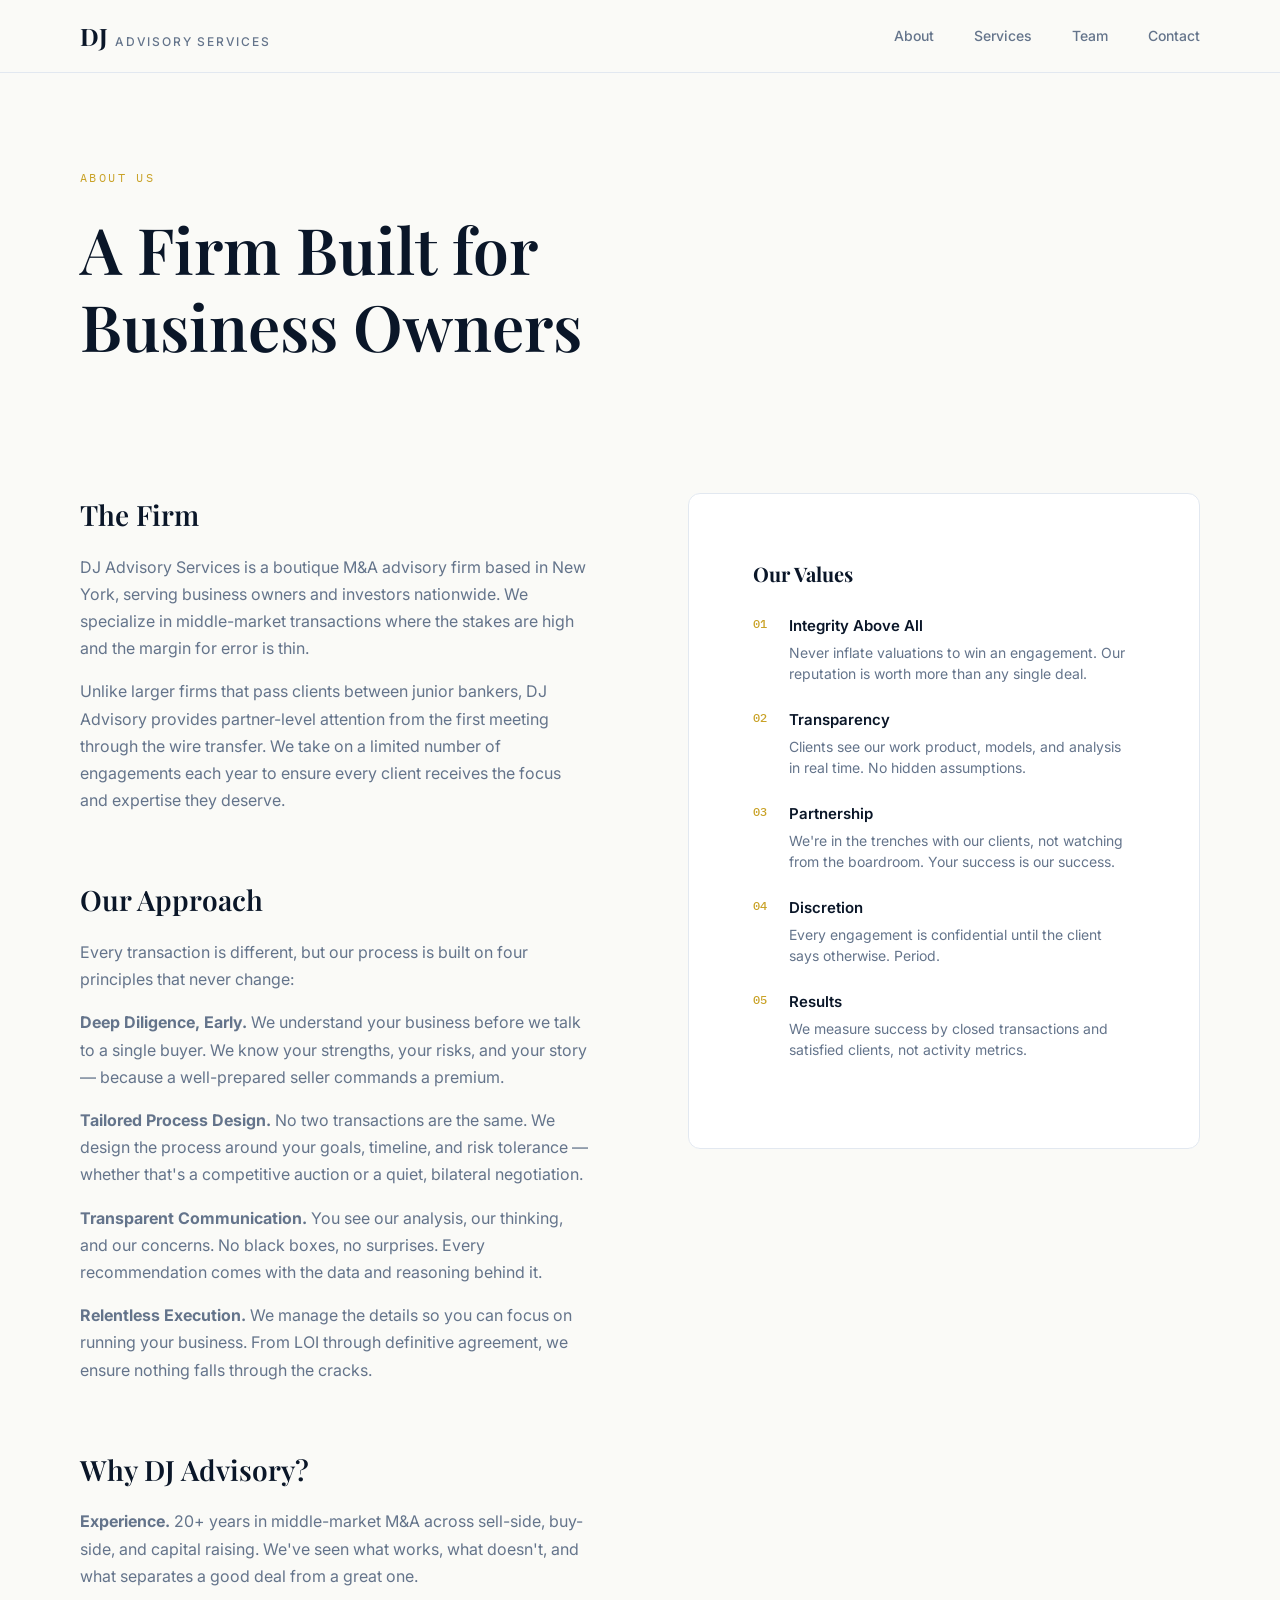
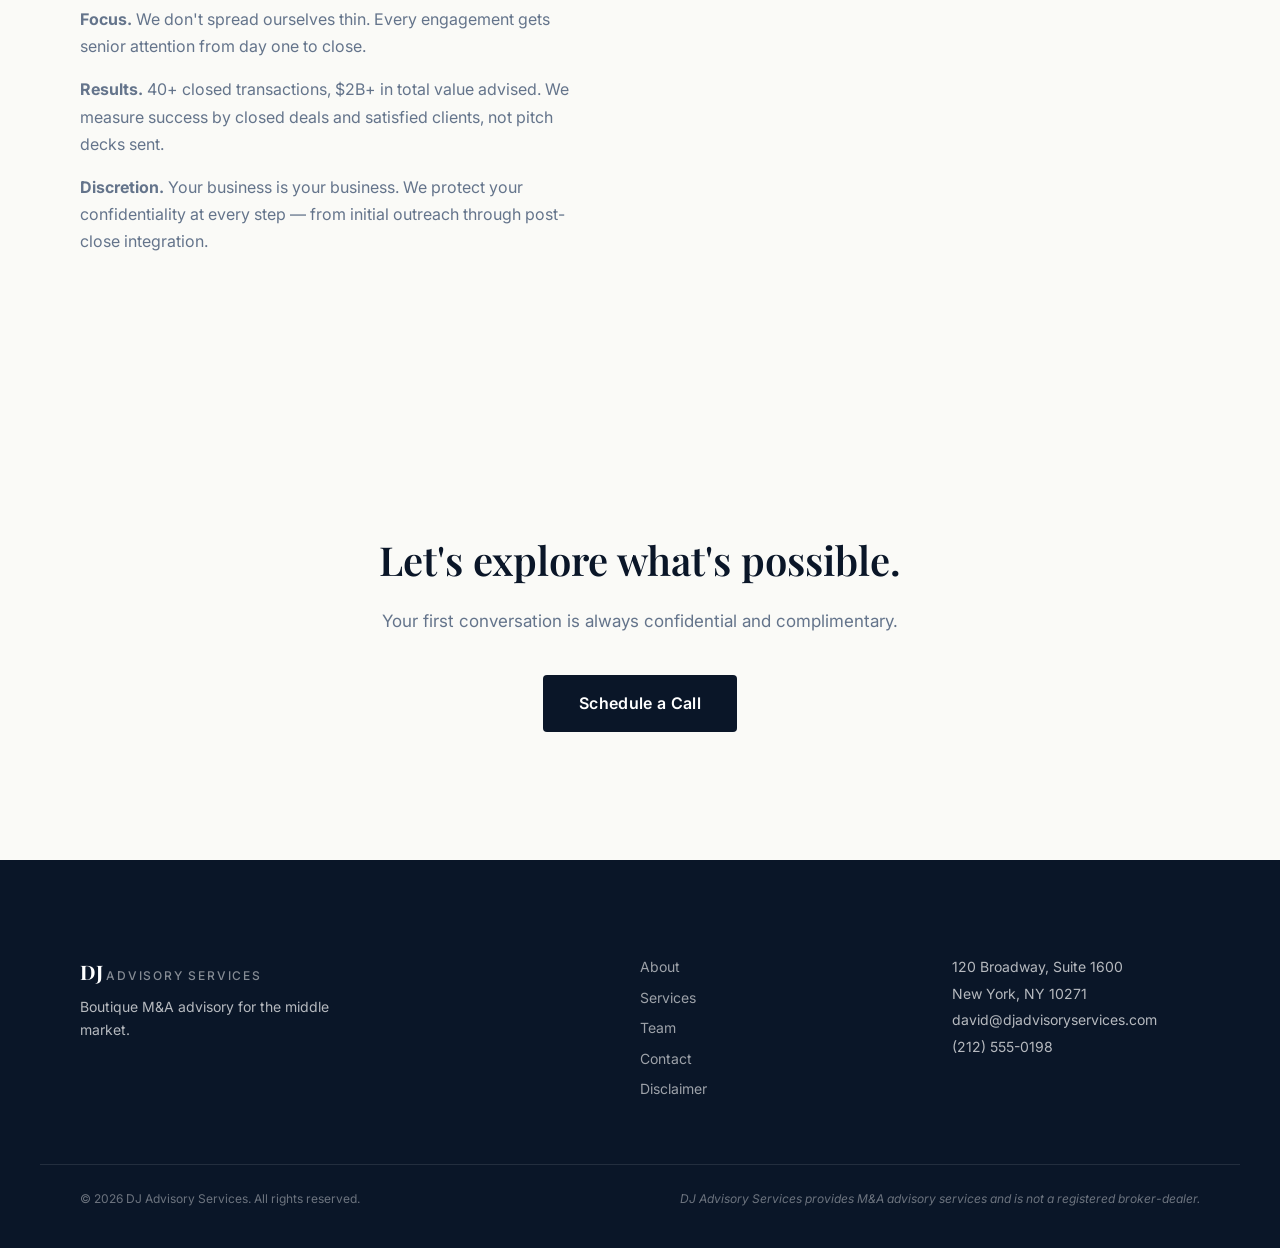
==== about.html @ 118670c1 "Initial DJ Advisory Services website" ====
<!DOCTYPE html>
<html lang="en">
<head>
    <meta charset="UTF-8">
    <meta name="viewport" content="width=device-width, initial-scale=1.0">
    <title>About | DJ Advisory Services</title>
    <meta name="description" content="Learn about DJ Advisory Services, a boutique M&amp;A advisory firm in New York. Partner-level attention for middle-market transactions.">
    <link rel="canonical" href="https://djadvisoryservices.com/about.html">
    <link rel="preconnect" href="https://fonts.googleapis.com">
    <link rel="preconnect" href="https://fonts.gstatic.com" crossorigin>
    <link href="https://fonts.googleapis.com/css2?family=Playfair+Display:wght@400;500;600;700&family=Inter:wght@300;400;500;600;700&family=IBM+Plex+Mono:wght@400;500&display=swap" rel="stylesheet">
    <link rel="stylesheet" href="/assets/styles.css">
</head>
<body>
    <header class="site-header">
        <div class="container header-inner">
            <a href="/" class="logo">
                <span class="logo-mark">DJ</span>
                <span class="logo-text">Advisory Services</span>
            </a>
            <nav class="main-nav" id="mainNav">
                <a href="/about.html" class="active">About</a>
                <a href="/services.html">Services</a>
                <a href="/team.html">Team</a>
                <a href="/contact.html">Contact</a>
            </nav>
            <button class="nav-toggle" id="navToggle" aria-label="Toggle navigation">
                <span></span><span></span><span></span>
            </button>
        </div>
    </header>

    <main>
        <section class="about-hero">
            <div class="container">
                <p class="hero-label">About Us</p>
                <h1>A Firm Built for<br>Business Owners</h1>
            </div>
        </section>

        <section class="about-content">
            <div class="container about-grid">
                <div class="about-text">
                    <h2>The Firm</h2>
                    <p>DJ Advisory Services is a boutique M&amp;A advisory firm based in New York, serving business owners and investors nationwide. We specialize in middle-market transactions where the stakes are high and the margin for error is thin.</p>
                    <p>Unlike larger firms that pass clients between junior bankers, DJ Advisory provides partner-level attention from the first meeting through the wire transfer. We take on a limited number of engagements each year to ensure every client receives the focus and expertise they deserve.</p>

                    <h2>Our Approach</h2>
                    <p>Every transaction is different, but our process is built on four principles that never change:</p>
                    <p><strong>Deep Diligence, Early.</strong> We understand your business before we talk to a single buyer. We know your strengths, your risks, and your story — because a well-prepared seller commands a premium.</p>
                    <p><strong>Tailored Process Design.</strong> No two transactions are the same. We design the process around your goals, timeline, and risk tolerance — whether that's a competitive auction or a quiet, bilateral negotiation.</p>
                    <p><strong>Transparent Communication.</strong> You see our analysis, our thinking, and our concerns. No black boxes, no surprises. Every recommendation comes with the data and reasoning behind it.</p>
                    <p><strong>Relentless Execution.</strong> We manage the details so you can focus on running your business. From LOI through definitive agreement, we ensure nothing falls through the cracks.</p>

                    <h2>Why DJ Advisory?</h2>
                    <p><strong>Experience.</strong> 20+ years in middle-market M&amp;A across sell-side, buy-side, and capital raising. We've seen what works, what doesn't, and what separates a good deal from a great one.</p>
                    <p><strong>Focus.</strong> We don't spread ourselves thin. Every engagement gets senior attention from day one to close.</p>
                    <p><strong>Results.</strong> 40+ closed transactions, $2B+ in total value advised. We measure success by closed deals and satisfied clients, not pitch decks sent.</p>
                    <p><strong>Discretion.</strong> Your business is your business. We protect your confidentiality at every step — from initial outreach through post-close integration.</p>
                </div>

                <aside class="about-values">
                    <h3>Our Values</h3>
                    <div class="value-item">
                        <span class="value-number">01</span>
                        <div>
                            <h4>Integrity Above All</h4>
                            <p>Never inflate valuations to win an engagement. Our reputation is worth more than any single deal.</p>
                        </div>
                    </div>
                    <div class="value-item">
                        <span class="value-number">02</span>
                        <div>
                            <h4>Transparency</h4>
                            <p>Clients see our work product, models, and analysis in real time. No hidden assumptions.</p>
                        </div>
                    </div>
                    <div class="value-item">
                        <span class="value-number">03</span>
                        <div>
                            <h4>Partnership</h4>
                            <p>We're in the trenches with our clients, not watching from the boardroom. Your success is our success.</p>
                        </div>
                    </div>
                    <div class="value-item">
                        <span class="value-number">04</span>
                        <div>
                            <h4>Discretion</h4>
                            <p>Every engagement is confidential until the client says otherwise. Period.</p>
                        </div>
                    </div>
                    <div class="value-item">
                        <span class="value-number">05</span>
                        <div>
                            <h4>Results</h4>
                            <p>We measure success by closed transactions and satisfied clients, not activity metrics.</p>
                        </div>
                    </div>
                </aside>
            </div>
        </section>

        <section class="section cta-section">
            <div class="container cta-inner">
                <h2>Let's explore what's possible.</h2>
                <p>Your first conversation is always confidential and complimentary.</p>
                <a href="/contact.html" class="btn btn-primary btn-large">Schedule a Call</a>
            </div>
        </section>
    </main>

    <footer class="site-footer">
        <div class="container footer-inner">
            <div class="footer-brand">
                <span class="logo-mark">DJ</span>
                <span class="logo-text">Advisory Services</span>
                <p>Boutique M&amp;A advisory for the middle market.</p>
            </div>
            <div class="footer-links">
                <a href="/about.html">About</a>
                <a href="/services.html">Services</a>
                <a href="/team.html">Team</a>
                <a href="/contact.html">Contact</a>
                <a href="/legal.html">Disclaimer</a>
            </div>
            <div class="footer-contact">
                <p>120 Broadway, Suite 1600</p>
                <p>New York, NY 10271</p>
                <p>david@djadvisoryservices.com</p>
                <p>(212) 555-0198</p>
            </div>
        </div>
        <div class="container footer-legal">
            <p>© 2026 DJ Advisory Services. All rights reserved.</p>
            <p class="disclaimer">DJ Advisory Services provides M&amp;A advisory services and is not a registered broker-dealer.</p>
        </div>
    </footer>

    <script src="/assets/main.js"></script>
</body>
</html>
---- assets/styles.css ----
/* ============================================
   DJ Advisory Services — Stylesheet
   Boutique M&A Advisory — New York
   ============================================ */

/* --- Design Tokens --- */
:root {
    --navy:        #0A1628;
    --gold:        #C9A227;
    --slate:       #64748B;
    --ivory:       #FAFAF7;
    --charcoal:    #1E293B;
    --white:       #FFFFFF;
    --light-gold:  #F5F0E0;
    --border:      #E2E8F0;

    --font-serif:  'Playfair Display', Georgia, serif;
    --font-sans:   'Inter', -apple-system, BlinkMacSystemFont, sans-serif;
    --font-mono:   'IBM Plex Mono', 'SF Mono', monospace;

    --space-xs: 0.25rem;
    --space-sm: 0.5rem;
    --space-md: 1rem;
    --space-lg: 1.5rem;
    --space-xl: 2.5rem;
    --space-2xl: 4rem;
    --space-3xl: 6rem;
    --space-4xl: 8rem;

    --radius-sm: 4px;
    --radius-md: 8px;
    --radius-lg: 12px;

    --shadow-sm: 0 1px 2px rgba(10,22,40,0.05);
    --shadow-md: 0 4px 12px rgba(10,22,40,0.08);
    --shadow-lg: 0 12px 32px rgba(10,22,40,0.12);
}

/* --- Reset --- */
*, *::before, *::after { box-sizing: border-box; margin: 0; padding: 0; }
html { scroll-behavior: smooth; font-size: 16px; }
body {
    font-family: var(--font-sans);
    font-weight: 400;
    line-height: 1.6;
    color: var(--charcoal);
    background: var(--ivory);
    -webkit-font-smoothing: antialiased;
    -moz-osx-font-smoothing: grayscale;
}
img { max-width: 100%; display: block; }
a { color: inherit; text-decoration: none; }
ul, ol { list-style: none; }
button { font: inherit; cursor: pointer; border: none; background: none; }

/* --- Layout --- */
.container {
    width: 100%;
    max-width: 1200px;
    margin: 0 auto;
    padding: 0 var(--space-xl);
}

/* --- Header --- */
.site-header {
    position: fixed;
    top: 0; left: 0; right: 0;
    z-index: 1000;
    background: rgba(250,250,247,0.92);
    backdrop-filter: blur(12px);
    -webkit-backdrop-filter: blur(12px);
    border-bottom: 1px solid var(--border);
}
.header-inner {
    display: flex;
    align-items: center;
    justify-content: space-between;
    height: 72px;
}

.logo {
    display: flex;
    align-items: baseline;
    gap: var(--space-sm);
}
.logo-mark {
    font-family: var(--font-serif);
    font-size: 1.5rem;
    font-weight: 700;
    color: var(--navy);
    letter-spacing: -0.02em;
}
.logo-text {
    font-family: var(--font-sans);
    font-size: 0.75rem;
    font-weight: 500;
    text-transform: uppercase;
    letter-spacing: 0.15em;
    color: var(--slate);
}

.main-nav {
    display: flex;
    gap: var(--space-xl);
}
.main-nav a {
    font-size: 0.875rem;
    font-weight: 500;
    color: var(--slate);
    position: relative;
    transition: color 0.2s ease;
}
.main-nav a::after {
    content: '';
    position: absolute;
    bottom: -4px; left: 0;
    width: 0; height: 2px;
    background: var(--gold);
    transition: width 0.3s ease;
}
.main-nav a:hover { color: var(--navy); }
.main-nav a:hover::after { width: 100%; }

.nav-toggle {
    display: none;
    flex-direction: column;
    gap: 5px;
    width: 28px;
}
.nav-toggle span {
    display: block;
    height: 2px;
    background: var(--navy);
    border-radius: 1px;
    transition: all 0.3s ease;
}

/* --- Hero --- */
.hero {
    padding: calc(72px + var(--space-4xl)) 0 var(--space-4xl);
    background: var(--ivory);
    position: relative;
    overflow: hidden;
}
.hero::before {
    content: '';
    position: absolute;
    top: -20%; right: -10%;
    width: 600px; height: 600px;
    background: radial-gradient(circle, var(--light-gold) 0%, transparent 70%);
    opacity: 0.5;
    pointer-events: none;
}
.hero-label {
    font-family: var(--font-mono);
    font-size: 0.75rem;
    text-transform: uppercase;
    letter-spacing: 0.2em;
    color: var(--gold);
    margin-bottom: var(--space-lg);
}
.hero-title {
    font-family: var(--font-serif);
    font-size: clamp(3rem, 7vw, 5.5rem);
    font-weight: 600;
    line-height: 1.1;
    color: var(--navy);
    letter-spacing: -0.03em;
    margin-bottom: var(--space-xl);
}
.hero-subtitle {
    font-size: 1.125rem;
    color: var(--slate);
    max-width: 540px;
    margin-bottom: var(--space-2xl);
    line-height: 1.7;
}
.hero-cta {
    display: flex;
    gap: var(--space-md);
    flex-wrap: wrap;
}

/* --- Buttons --- */
.btn {
    display: inline-flex;
    align-items: center;
    justify-content: center;
    padding: 14px 28px;
    font-size: 0.875rem;
    font-weight: 600;
    border-radius: var(--radius-sm);
    transition: all 0.25s ease;
    letter-spacing: 0.02em;
}
.btn-primary {
    background: var(--navy);
    color: var(--white);
}
.btn-primary:hover {
    background: var(--charcoal);
    transform: translateY(-1px);
    box-shadow: var(--shadow-md);
}
.btn-ghost {
    background: transparent;
    color: var(--navy);
    border: 1px solid var(--border);
}
.btn-ghost:hover {
    background: var(--white);
    border-color: var(--slate);
}
.btn-large {
    padding: 16px 36px;
    font-size: 1rem;
}

/* --- Trust Bar --- */
.trust-bar {
    padding: var(--space-3xl) 0;
    background: var(--navy);
    color: var(--white);
}
.trust-grid {
    display: grid;
    grid-template-columns: repeat(4, 1fr);
    gap: var(--space-xl);
}
.trust-item {
    text-align: center;
}
.trust-number {
    display: block;
    font-family: var(--font-serif);
    font-size: clamp(2rem, 4vw, 3rem);
    font-weight: 600;
    color: var(--gold);
    line-height: 1.2;
    margin-bottom: var(--space-xs);
}
.trust-label {
    font-size: 0.875rem;
    color: rgba(255,255,255,0.7);
    font-weight: 500;
}

/* --- Sections --- */
.section {
    padding: var(--space-4xl) 0;
}
.section-header {
    margin-bottom: var(--space-3xl);
}
.section-label {
    font-family: var(--font-mono);
    font-size: 0.75rem;
    text-transform: uppercase;
    letter-spacing: 0.2em;
    color: var(--gold);
    margin-bottom: var(--space-md);
}
.section-title {
    font-family: var(--font-serif);
    font-size: clamp(2rem, 4vw, 3rem);
    font-weight: 600;
    color: var(--navy);
    line-height: 1.2;
    letter-spacing: -0.02em;
}

/* --- Services Grid --- */
.services-grid {
    display: grid;
    grid-template-columns: repeat(2, 1fr);
    gap: var(--space-xl);
}
.service-card {
    background: var(--white);
    padding: var(--space-2xl);
    border-radius: var(--radius-lg);
    border: 1px solid var(--border);
    transition: all 0.3s ease;
}
.service-card:hover {
    transform: translateY(-4px);
    box-shadow: var(--shadow-lg);
    border-color: var(--gold);
}
.service-icon {
    width: 56px; height: 56px;
    display: flex;
    align-items: center;
    justify-content: center;
    background: var(--light-gold);
    border-radius: var(--radius-md);
    color: var(--gold);
    margin-bottom: var(--space-lg);
}
.service-card h3 {
    font-family: var(--font-serif);
    font-size: 1.25rem;
    font-weight: 600;
    color: var(--navy);
    margin-bottom: var(--space-sm);
}
.service-card p {
    font-size: 0.9375rem;
    color: var(--slate);
    margin-bottom: var(--space-lg);
    line-height: 1.6;
}
.link-arrow {
    font-size: 0.875rem;
    font-weight: 600;
    color: var(--gold);
    transition: color 0.2s ease;
}
.link-arrow:hover { color: var(--navy); }

/* --- Testimonial --- */
.testimonial-section {
    background: var(--white);
    border-top: 1px solid var(--border);
    border-bottom: 1px solid var(--border);
}
.testimonial-inner {
    max-width: 800px;
    text-align: center;
}
.testimonial-inner blockquote {
    font-family: var(--font-serif);
    font-size: clamp(1.5rem, 3vw, 2rem);
    font-weight: 500;
    color: var(--navy);
    line-height: 1.4;
    font-style: italic;
    margin-bottom: var(--space-lg);
}
.testimonial-inner cite {
    font-size: 0.875rem;
    font-weight: 500;
    color: var(--slate);
    font-style: normal;
}

/* --- CTA Section --- */
.cta-section {
    text-align: center;
}
.cta-inner h2 {
    font-family: var(--font-serif);
    font-size: clamp(1.75rem, 3.5vw, 2.5rem);
    font-weight: 600;
    color: var(--navy);
    margin-bottom: var(--space-md);
}
.cta-inner p {
    font-size: 1.0625rem;
    color: var(--slate);
    margin-bottom: var(--space-xl);
}

/* --- Footer --- */
.site-footer {
    background: var(--navy);
    color: rgba(255,255,255,0.7);
    padding: var(--space-3xl) 0 var(--space-xl);
}
.footer-inner {
    display: grid;
    grid-template-columns: 2fr 1fr 1fr;
    gap: var(--space-2xl);
    margin-bottom: var(--space-2xl);
}
.footer-brand .logo-mark {
    color: var(--white);
    font-size: 1.25rem;
}
.footer-brand .logo-text {
    color: rgba(255,255,255,0.5);
}
.footer-brand p {
    margin-top: var(--space-sm);
    font-size: 0.875rem;
    max-width: 280px;
}
.footer-links {
    display: flex;
    flex-direction: column;
    gap: var(--space-sm);
}
.footer-links a {
    font-size: 0.875rem;
    color: rgba(255,255,255,0.6);
    transition: color 0.2s ease;
}
.footer-links a:hover { color: var(--white); }
.footer-contact p {
    font-size: 0.875rem;
    margin-bottom: var(--space-xs);
}
.footer-legal {
    border-top: 1px solid rgba(255,255,255,0.1);
    padding-top: var(--space-lg);
    display: flex;
    justify-content: space-between;
    align-items: center;
    flex-wrap: wrap;
    gap: var(--space-sm);
}
.footer-legal p {
    font-size: 0.75rem;
    color: rgba(255,255,255,0.4);
}
.footer-legal .disclaimer {
    font-style: italic;
}

/* --- Page: About --- */
.about-hero {
    padding: calc(72px + var(--space-3xl)) 0 var(--space-2xl);
    background: var(--ivory);
}
.about-hero h1 {
    font-family: var(--font-serif);
    font-size: clamp(2.5rem, 5vw, 4rem);
    font-weight: 600;
    color: var(--navy);
    line-height: 1.2;
}
.about-content {
    padding: var(--space-2xl) 0 var(--space-4xl);
}
.about-grid {
    display: grid;
    grid-template-columns: 1fr 1fr;
    gap: var(--space-3xl);
    align-items: start;
}
.about-text h2 {
    font-family: var(--font-serif);
    font-size: 1.75rem;
    font-weight: 600;
    color: var(--navy);
    margin-bottom: var(--space-md);
    margin-top: var(--space-2xl);
}
.about-text h2:first-child { margin-top: 0; }
.about-text p {
    font-size: 1rem;
    color: var(--slate);
    margin-bottom: var(--space-md);
    line-height: 1.7;
}
.about-values {
    background: var(--white);
    padding: var(--space-2xl);
    border-radius: var(--radius-lg);
    border: 1px solid var(--border);
    position: sticky;
    top: 100px;
}
.about-values h3 {
    font-family: var(--font-serif);
    font-size: 1.25rem;
    color: var(--navy);
    margin-bottom: var(--space-lg);
}
.value-item {
    display: flex;
    align-items: flex-start;
    gap: var(--space-md);
    margin-bottom: var(--space-lg);
}
.value-number {
    font-family: var(--font-mono);
    font-size: 0.75rem;
    color: var(--gold);
    font-weight: 500;
    min-width: 20px;
}
.value-item h4 {
    font-size: 0.9375rem;
    font-weight: 600;
    color: var(--navy);
    margin-bottom: var(--space-xs);
}
.value-item p {
    font-size: 0.875rem;
    color: var(--slate);
    line-height: 1.5;
}

/* --- Page: Services --- */
.services-hero {
    padding: calc(72px + var(--space-3xl)) 0 var(--space-2xl);
    background: var(--ivory);
}
.services-hero h1 {
    font-family: var(--font-serif);
    font-size: clamp(2.5rem, 5vw, 4rem);
    font-weight: 600;
    color: var(--navy);
    line-height: 1.2;
}
.service-detail {
    padding: var(--space-3xl) 0;
    border-bottom: 1px solid var(--border);
}
.service-detail:last-child { border-bottom: none; }
.service-detail-grid {
    display: grid;
    grid-template-columns: 1fr 1fr;
    gap: var(--space-3xl);
    align-items: start;
}
.service-detail h2 {
    font-family: var(--font-serif);
    font-size: 1.75rem;
    font-weight: 600;
    color: var(--navy);
    margin-bottom: var(--space-md);
}
.service-detail h3 {
    font-size: 1rem;
    font-weight: 600;
    color: var(--navy);
    margin-bottom: var(--space-sm);
    margin-top: var(--space-lg);
}
.service-detail p, .service-detail li {
    font-size: 0.9375rem;
    color: var(--slate);
    line-height: 1.7;
    margin-bottom: var(--space-sm);
}
.service-detail ul {
    list-style: disc;
    padding-left: var(--space-lg);
}
.service-detail ul li { margin-bottom: var(--space-xs); }
.service-detail .highlight-box {
    background: var(--white);
    padding: var(--space-xl);
    border-radius: var(--radius-lg);
    border: 1px solid var(--border);
    margin-top: var(--space-lg);
}
.service-detail .highlight-box p {
    font-size: 0.875rem;
    margin-bottom: 0;
}
.service-detail .highlight-box strong {
    color: var(--navy);
}

/* --- Page: Team --- */
.team-hero {
    padding: calc(72px + var(--space-3xl)) 0 var(--space-2xl);
    background: var(--ivory);
}
.team-hero h1 {
    font-family: var(--font-serif);
    font-size: clamp(2.5rem, 5vw, 4rem);
    font-weight: 600;
    color: var(--navy);
    line-height: 1.2;
}
.team-content {
    padding: var(--space-3xl) 0 var(--space-4xl);
}
.team-card {
    display: grid;
    grid-template-columns: 300px 1fr;
    gap: var(--space-3xl);
    background: var(--white);
    border-radius: var(--radius-lg);
    border: 1px solid var(--border);
    overflow: hidden;
}
.team-photo {
    background: linear-gradient(135deg, var(--light-gold), var(--ivory));
    display: flex;
    align-items: center;
    justify-content: center;
    min-height: 400px;
}
.team-photo-placeholder {
    width: 160px; height: 160px;
    background: var(--white);
    border-radius: 50%;
    display: flex;
    align-items: center;
    justify-content: center;
    font-family: var(--font-serif);
    font-size: 3rem;
    font-weight: 600;
    color: var(--gold);
    box-shadow: var(--shadow-md);
}
.team-info {
    padding: var(--space-2xl);
}
.team-info h2 {
    font-family: var(--font-serif);
    font-size: 1.75rem;
    font-weight: 600;
    color: var(--navy);
    margin-bottom: var(--space-xs);
}
.team-info .title {
    font-size: 0.9375rem;
    color: var(--gold);
    font-weight: 500;
    margin-bottom: var(--space-xl);
}
.team-info p {
    font-size: 0.9375rem;
    color: var(--slate);
    line-height: 1.7;
    margin-bottom: var(--space-md);
}
.team-info .contact-email {
    display: inline-flex;
    align-items: center;
    gap: var(--space-sm);
    margin-top: var(--space-md);
    font-size: 0.875rem;
    font-weight: 500;
    color: var(--gold);
    transition: color 0.2s ease;
}
.team-info .contact-email:hover { color: var(--navy); }

/* --- Page: Contact --- */
.contact-hero {
    padding: calc(72px + var(--space-3xl)) 0 var(--space-2xl);
    background: var(--ivory);
}
.contact-hero h1 {
    font-family: var(--font-serif);
    font-size: clamp(2.5rem, 5vw, 4rem);
    font-weight: 600;
    color: var(--navy);
    line-height: 1.2;
}
.contact-content {
    padding: var(--space-2xl) 0 var(--space-4xl);
}
.contact-grid {
    display: grid;
    grid-template-columns: 1fr 1fr;
    gap: var(--space-3xl);
}
.contact-info h2 {
    font-family: var(--font-serif);
    font-size: 1.5rem;
    color: var(--navy);
    margin-bottom: var(--space-lg);
}
.contact-info-item {
    margin-bottom: var(--space-xl);
}
.contact-info-item h3 {
    font-size: 0.75rem;
    font-family: var(--font-mono);
    text-transform: uppercase;
    letter-spacing: 0.15em;
    color: var(--gold);
    margin-bottom: var(--space-xs);
}
.contact-info-item p {
    font-size: 1rem;
    color: var(--slate);
    line-height: 1.6;
}
.contact-form {
    background: var(--white);
    padding: var(--space-2xl);
    border-radius: var(--radius-lg);
    border: 1px solid var(--border);
}
.form-group {
    margin-bottom: var(--space-lg);
}
.form-group label {
    display: block;
    font-size: 0.8125rem;
    font-weight: 500;
    color: var(--navy);
    margin-bottom: var(--space-xs);
}
.form-group input,
.form-group textarea {
    width: 100%;
    padding: 12px 16px;
    font-size: 0.9375rem;
    font-family: var(--font-sans);
    border: 1px solid var(--border);
    border-radius: var(--radius-sm);
    background: var(--ivory);
    color: var(--charcoal);
    transition: border-color 0.2s ease, box-shadow 0.2s ease;
}
.form-group input:focus,
.form-group textarea:focus {
    outline: none;
    border-color: var(--gold);
    box-shadow: 0 0 0 3px rgba(201,162,39,0.1);
}
.form-group textarea {
    min-height: 140px;
    resize: vertical;
}
.form-submit {
    width: 100%;
}

/* --- Page: Legal --- */
.legal-hero {
    padding: calc(72px + var(--space-3xl)) 0 var(--space-2xl);
    background: var(--ivory);
}
.legal-hero h1 {
    font-family: var(--font-serif);
    font-size: clamp(2rem, 4vw, 3rem);
    font-weight: 600;
    color: var(--navy);
    line-height: 1.2;
}
.legal-content {
    padding: var(--space-2xl) 0 var(--space-4xl);
    max-width: 800px;
}
.legal-content h2 {
    font-family: var(--font-serif);
    font-size: 1.25rem;
    color: var(--navy);
    margin-top: var(--space-2xl);
    margin-bottom: var(--space-md);
}
.legal-content h2:first-child { margin-top: 0; }
.legal-content p {
    font-size: 0.9375rem;
    color: var(--slate);
    line-height: 1.7;
    margin-bottom: var(--space-md);
}

/* --- Responsive --- */
@media (max-width: 1024px) {
    .about-grid,
    .service-detail-grid,
    .contact-grid,
    .team-card {
        grid-template-columns: 1fr;
    }
    .team-photo {
        min-height: 280px;
    }
    .about-values {
        position: static;
    }
}

@media (max-width: 768px) {
    .main-nav {
        position: fixed;
        top: 72px; left: 0; right: 0;
        background: var(--ivory);
        border-bottom: 1px solid var(--border);
        padding: var(--space-lg) var(--space-xl);
        flex-direction: column;
        gap: var(--space-md);
        transform: translateY(-100%);
        opacity: 0;
        pointer-events: none;
        transition: all 0.3s ease;
    }
    .main-nav.active {
        transform: translateY(0);
        opacity: 1;
        pointer-events: auto;
    }
    .nav-toggle { display: flex; }
    .trust-grid { grid-template-columns: repeat(2, 1fr); }
    .services-grid { grid-template-columns: 1fr; }
    .footer-inner { grid-template-columns: 1fr; gap: var(--space-xl); }
    .footer-legal { flex-direction: column; text-align: center; }
    .hero-cta { flex-direction: column; }
    .btn { width: 100%; }
}

@media (max-width: 480px) {
    .container { padding: 0 var(--space-md); }
    .trust-grid { grid-template-columns: 1fr; }
    .service-card { padding: var(--space-xl); }
    .team-card { grid-template-columns: 1fr; }
    .team-photo { min-height: 200px; }
}

/* --- Print --- */
@media print {
    .site-header, .site-footer, .nav-toggle, .hero-cta, .cta-section { display: none; }
    .hero { padding-top: var(--space-xl); }
    body { background: white; color: black; }
}
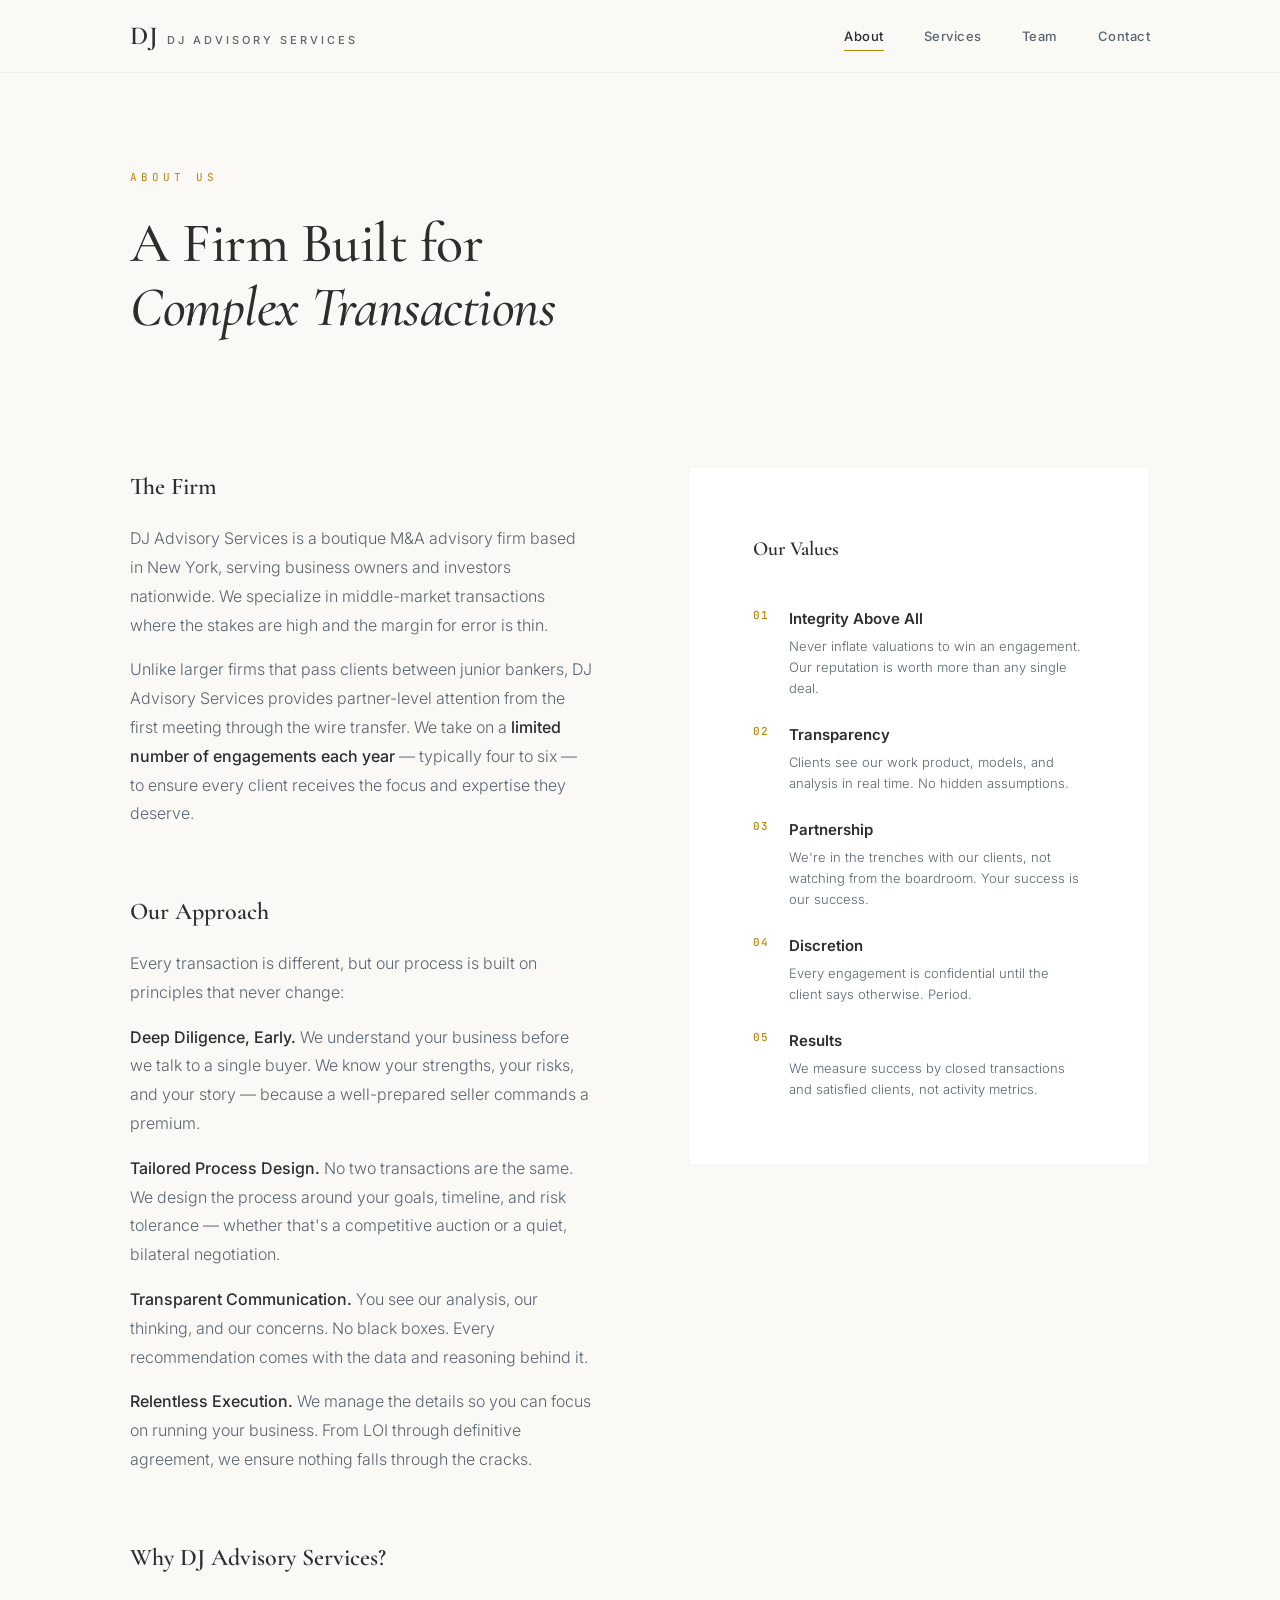
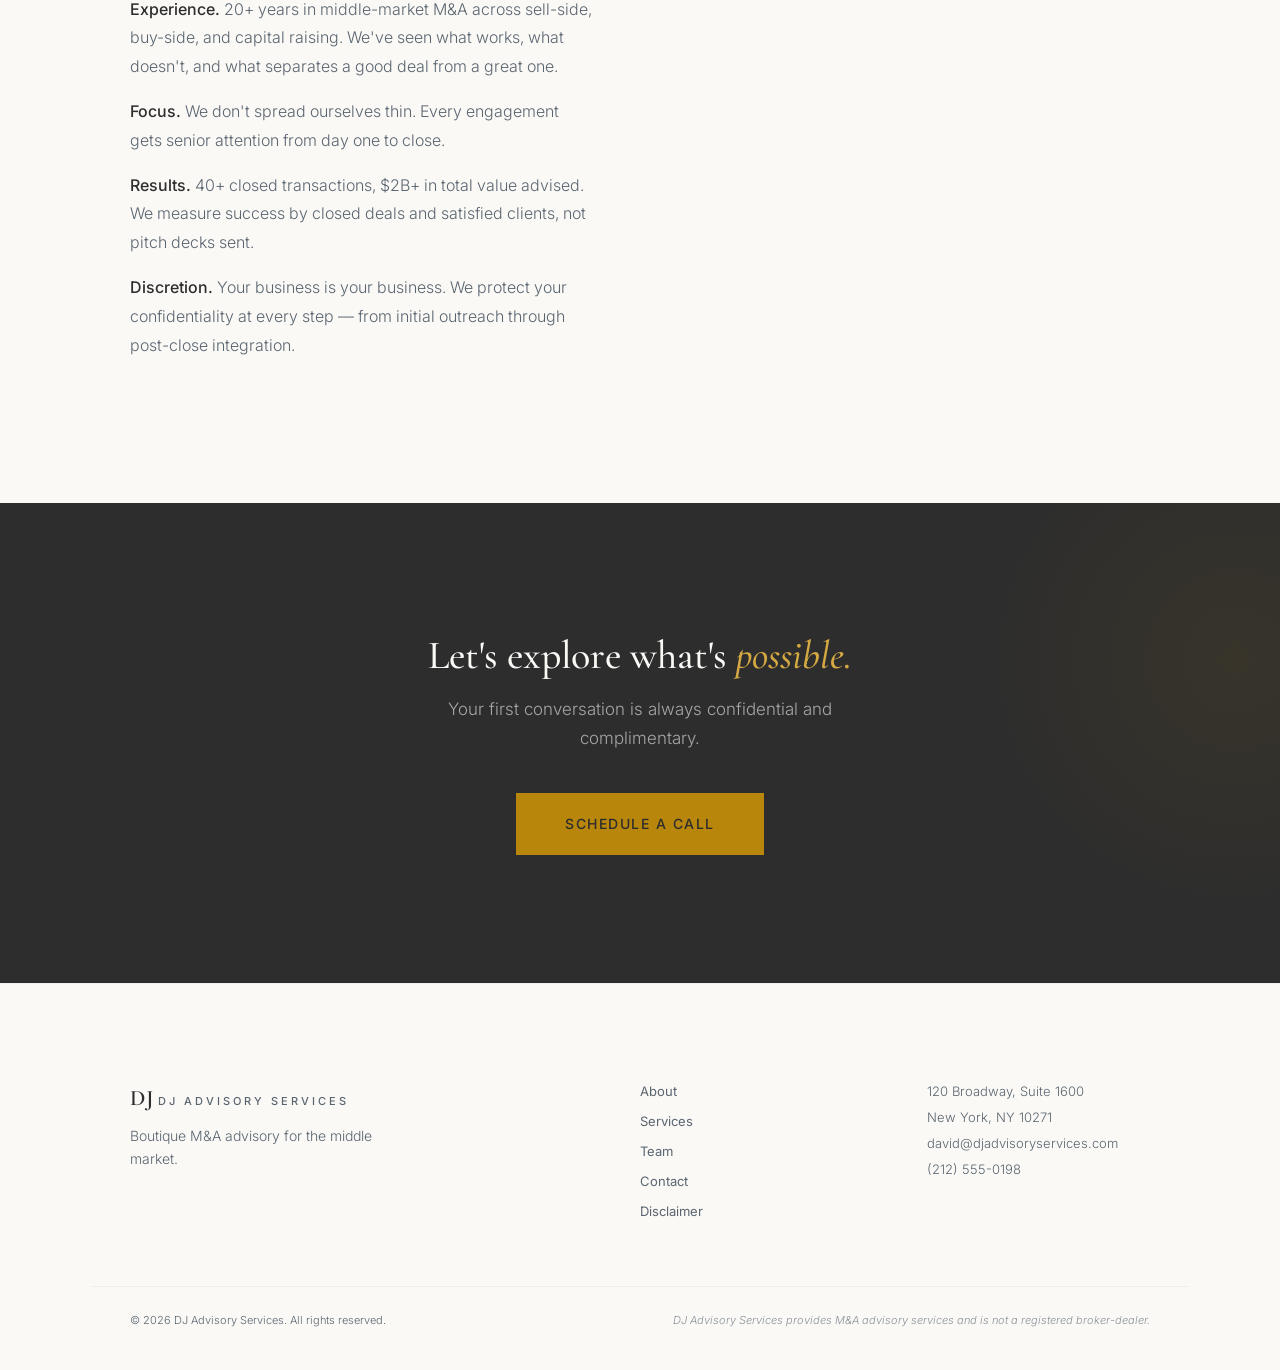
==== commit 0ec7296f: "Rebrand to DJ Advisory Services + add CNAME for djadvisoryservices.com" ====
--- a/about.html
+++ b/about.html
@@ -4,11 +4,11 @@
     <meta charset="UTF-8">
     <meta name="viewport" content="width=device-width, initial-scale=1.0">
     <title>About | DJ Advisory Services</title>
-    <meta name="description" content="Learn about DJ Advisory Services, a boutique M&amp;A advisory firm in New York. Partner-level attention for middle-market transactions.">
+    <meta name="description" content="Learn about DJ Advisory Services, a boutique M&A advisory firm in New York. Partner-level attention for middle-market transactions.">
     <link rel="canonical" href="https://djadvisoryservices.com/about.html">
     <link rel="preconnect" href="https://fonts.googleapis.com">
     <link rel="preconnect" href="https://fonts.gstatic.com" crossorigin>
-    <link href="https://fonts.googleapis.com/css2?family=Playfair+Display:wght@400;500;600;700&family=Inter:wght@300;400;500;600;700&family=IBM+Plex+Mono:wght@400;500&display=swap" rel="stylesheet">
+    <link href="https://fonts.googleapis.com/css2?family=Cormorant+Garamond:ital,wght@0,400;0,500;0,600;0,700;1,400;1,500&family=Inter:wght@300;400;500;600&family=JetBrains+Mono:wght@400;500&display=swap" rel="stylesheet">
     <link rel="stylesheet" href="/assets/styles.css">
 </head>
 <body>
@@ -16,7 +16,7 @@
         <div class="container header-inner">
             <a href="/" class="logo">
                 <span class="logo-mark">DJ</span>
-                <span class="logo-text">Advisory Services</span>
+                <span class="logo-text">DJ Advisory Services</span>
             </a>
             <nav class="main-nav" id="mainNav">
                 <a href="/about.html" class="active">About</a>
@@ -31,29 +31,29 @@
     </header>
 
     <main>
-        <section class="about-hero">
+        <section class="page-hero">
             <div class="container">
                 <p class="hero-label">About Us</p>
-                <h1>A Firm Built for<br>Business Owners</h1>
+                <h1>A Firm Built for<br><em>Complex Transactions</em></h1>
             </div>
         </section>
 
-        <section class="about-content">
-            <div class="container about-grid">
+        <section class="page-content">
+            <div class="container about-grid-2">
                 <div class="about-text">
                     <h2>The Firm</h2>
-                    <p>DJ Advisory Services is a boutique M&amp;A advisory firm based in New York, serving business owners and investors nationwide. We specialize in middle-market transactions where the stakes are high and the margin for error is thin.</p>
-                    <p>Unlike larger firms that pass clients between junior bankers, DJ Advisory provides partner-level attention from the first meeting through the wire transfer. We take on a limited number of engagements each year to ensure every client receives the focus and expertise they deserve.</p>
+                    <p>DJ Advisory Services is a boutique M&A advisory firm based in New York, serving business owners and investors nationwide. We specialize in middle-market transactions where the stakes are high and the margin for error is thin.</p>
+                    <p>Unlike larger firms that pass clients between junior bankers, DJ Advisory Services provides partner-level attention from the first meeting through the wire transfer. We take on a <strong>limited number of engagements each year</strong> — typically four to six — to ensure every client receives the focus and expertise they deserve.</p>
 
                     <h2>Our Approach</h2>
-                    <p>Every transaction is different, but our process is built on four principles that never change:</p>
+                    <p>Every transaction is different, but our process is built on principles that never change:</p>
                     <p><strong>Deep Diligence, Early.</strong> We understand your business before we talk to a single buyer. We know your strengths, your risks, and your story — because a well-prepared seller commands a premium.</p>
                     <p><strong>Tailored Process Design.</strong> No two transactions are the same. We design the process around your goals, timeline, and risk tolerance — whether that's a competitive auction or a quiet, bilateral negotiation.</p>
-                    <p><strong>Transparent Communication.</strong> You see our analysis, our thinking, and our concerns. No black boxes, no surprises. Every recommendation comes with the data and reasoning behind it.</p>
+                    <p><strong>Transparent Communication.</strong> You see our analysis, our thinking, and our concerns. No black boxes. Every recommendation comes with the data and reasoning behind it.</p>
                     <p><strong>Relentless Execution.</strong> We manage the details so you can focus on running your business. From LOI through definitive agreement, we ensure nothing falls through the cracks.</p>
 
-                    <h2>Why DJ Advisory?</h2>
-                    <p><strong>Experience.</strong> 20+ years in middle-market M&amp;A across sell-side, buy-side, and capital raising. We've seen what works, what doesn't, and what separates a good deal from a great one.</p>
+                    <h2>Why DJ Advisory Services?</h2>
+                    <p><strong>Experience.</strong> 20+ years in middle-market M&A across sell-side, buy-side, and capital raising. We've seen what works, what doesn't, and what separates a good deal from a great one.</p>
                     <p><strong>Focus.</strong> We don't spread ourselves thin. Every engagement gets senior attention from day one to close.</p>
                     <p><strong>Results.</strong> 40+ closed transactions, $2B+ in total value advised. We measure success by closed deals and satisfied clients, not pitch decks sent.</p>
                     <p><strong>Discretion.</strong> Your business is your business. We protect your confidentiality at every step — from initial outreach through post-close integration.</p>
@@ -101,8 +101,8 @@
         </section>
 
         <section class="section cta-section">
-            <div class="container cta-inner">
-                <h2>Let's explore what's possible.</h2>
+            <div class="container">
+                <h2>Let's explore what's <em>possible.</em></h2>
                 <p>Your first conversation is always confidential and complimentary.</p>
                 <a href="/contact.html" class="btn btn-primary btn-large">Schedule a Call</a>
             </div>
@@ -113,8 +113,8 @@
         <div class="container footer-inner">
             <div class="footer-brand">
                 <span class="logo-mark">DJ</span>
-                <span class="logo-text">Advisory Services</span>
-                <p>Boutique M&amp;A advisory for the middle market.</p>
+                <span class="logo-text">DJ Advisory Services</span>
+                <p>Boutique M&A advisory for the middle market.</p>
             </div>
             <div class="footer-links">
                 <a href="/about.html">About</a>
@@ -131,8 +131,8 @@
             </div>
         </div>
         <div class="container footer-legal">
-            <p>© 2026 DJ Advisory Services. All rights reserved.</p>
-            <p class="disclaimer">DJ Advisory Services provides M&amp;A advisory services and is not a registered broker-dealer.</p>
+            <p>&copy; 2026 DJ Advisory Services. All rights reserved.</p>
+            <p class="disclaimer">DJ Advisory Services provides M&A advisory services and is not a registered broker-dealer.</p>
         </div>
     </footer>
 
--- a/assets/styles.css
+++ b/assets/styles.css
@@ -1,22 +1,24 @@
 /* ============================================
-   DJ Advisory Services — Stylesheet
+   D. James Partners — Stylesheet
    Boutique M&A Advisory — New York
    ============================================ */
 
 /* --- Design Tokens --- */
 :root {
-    --navy:        #0A1628;
-    --gold:        #C9A227;
-    --slate:       #64748B;
-    --ivory:       #FAFAF7;
-    --charcoal:    #1E293B;
-    --white:       #FFFFFF;
-    --light-gold:  #F5F0E0;
-    --border:      #E2E8F0;
-
-    --font-serif:  'Playfair Display', Georgia, serif;
-    --font-sans:   'Inter', -apple-system, BlinkMacSystemFont, sans-serif;
-    --font-mono:   'IBM Plex Mono', 'SF Mono', monospace;
+    --charcoal:     #2D2D2D;
+    --near-black:   #1A1A1A;
+    --gold:         #B8860B;
+    --gold-light:   #D4A843;
+    --slate:        #5A6570;
+    --ivory:        #FAF9F6;
+    --white:        #FFFFFF;
+    --pale-gold:    #F5F0E6;
+    --border:       rgba(0,0,0,0.08);
+    --border-light: rgba(0,0,0,0.04);
+
+    --font-serif:   'Cormorant Garamond', Georgia, serif;
+    --font-sans:    'Inter', -apple-system, BlinkMacSystemFont, sans-serif;
+    --font-mono:    'JetBrains Mono', 'SF Mono', monospace;
 
     --space-xs: 0.25rem;
     --space-sm: 0.5rem;
@@ -27,13 +29,13 @@
     --space-3xl: 6rem;
     --space-4xl: 8rem;
 
-    --radius-sm: 4px;
-    --radius-md: 8px;
-    --radius-lg: 12px;
-
-    --shadow-sm: 0 1px 2px rgba(10,22,40,0.05);
-    --shadow-md: 0 4px 12px rgba(10,22,40,0.08);
-    --shadow-lg: 0 12px 32px rgba(10,22,40,0.12);
+    --radius-sm: 2px;
+    --radius-md: 6px;
+    --radius-lg: 10px;
+
+    --shadow-sm: 0 1px 3px rgba(0,0,0,0.04);
+    --shadow-md: 0 4px 16px rgba(0,0,0,0.06);
+    --shadow-lg: 0 12px 40px rgba(0,0,0,0.08);
 }
 
 /* --- Reset --- */
@@ -42,8 +44,8 @@
 body {
     font-family: var(--font-sans);
     font-weight: 400;
-    line-height: 1.6;
-    color: var(--charcoal);
+    line-height: 1.7;
+    color: var(--near-black);
     background: var(--ivory);
     -webkit-font-smoothing: antialiased;
     -moz-osx-font-smoothing: grayscale;
@@ -56,7 +58,7 @@
 /* --- Layout --- */
 .container {
     width: 100%;
-    max-width: 1200px;
+    max-width: 1100px;
     margin: 0 auto;
     padding: 0 var(--space-xl);
 }
@@ -66,10 +68,10 @@
     position: fixed;
     top: 0; left: 0; right: 0;
     z-index: 1000;
-    background: rgba(250,250,247,0.92);
+    background: rgba(250,249,246,0.92);
     backdrop-filter: blur(12px);
     -webkit-backdrop-filter: blur(12px);
-    border-bottom: 1px solid var(--border);
+    border-bottom: 1px solid var(--border-light);
 }
 .header-inner {
     display: flex;
@@ -85,17 +87,17 @@
 }
 .logo-mark {
     font-family: var(--font-serif);
-    font-size: 1.5rem;
-    font-weight: 700;
-    color: var(--navy);
-    letter-spacing: -0.02em;
+    font-size: 1.625rem;
+    font-weight: 600;
+    color: var(--charcoal);
+    letter-spacing: 1px;
 }
 .logo-text {
     font-family: var(--font-sans);
-    font-size: 0.75rem;
+    font-size: 0.6875rem;
     font-weight: 500;
     text-transform: uppercase;
-    letter-spacing: 0.15em;
+    letter-spacing: 3px;
     color: var(--slate);
 }
 
@@ -104,76 +106,93 @@
     gap: var(--space-xl);
 }
 .main-nav a {
-    font-size: 0.875rem;
-    font-weight: 500;
-    color: var(--slate);
+    font-size: 0.8125rem;
+    font-weight: 500;
+    color: var(--slate);
+    letter-spacing: 0.5px;
     position: relative;
-    transition: color 0.2s ease;
+    transition: color 0.3s ease;
+    padding: 4px 0;
 }
 .main-nav a::after {
     content: '';
     position: absolute;
-    bottom: -4px; left: 0;
-    width: 0; height: 2px;
+    bottom: 0; left: 0;
+    width: 0; height: 1px;
     background: var(--gold);
     transition: width 0.3s ease;
 }
-.main-nav a:hover { color: var(--navy); }
-.main-nav a:hover::after { width: 100%; }
+.main-nav a:hover,
+.main-nav a.active { color: var(--charcoal); }
+.main-nav a:hover::after,
+.main-nav a.active::after { width: 100%; }
 
 .nav-toggle {
     display: none;
     flex-direction: column;
     gap: 5px;
-    width: 28px;
+    width: 24px;
+    padding: 4px;
 }
 .nav-toggle span {
     display: block;
-    height: 2px;
-    background: var(--navy);
-    border-radius: 1px;
+    height: 1.5px;
+    background: var(--charcoal);
     transition: all 0.3s ease;
 }
 
 /* --- Hero --- */
 .hero {
-    padding: calc(72px + var(--space-4xl)) 0 var(--space-4xl);
-    background: var(--ivory);
+    min-height: 100vh;
+    display: flex;
+    flex-direction: column;
+    justify-content: center;
+    padding: calc(72px + var(--space-3xl)) var(--space-xl) var(--space-3xl);
     position: relative;
     overflow: hidden;
 }
 .hero::before {
     content: '';
     position: absolute;
-    top: -20%; right: -10%;
-    width: 600px; height: 600px;
-    background: radial-gradient(circle, var(--light-gold) 0%, transparent 70%);
-    opacity: 0.5;
+    top: -40%; left: 50%;
+    transform: translateX(-50%);
+    width: 800px; height: 800px;
+    background: radial-gradient(circle, rgba(184,134,11,0.06) 0%, transparent 60%);
     pointer-events: none;
+}
+.hero .container {
+    position: relative;
+    z-index: 1;
 }
 .hero-label {
     font-family: var(--font-mono);
-    font-size: 0.75rem;
+    font-size: 0.6875rem;
     text-transform: uppercase;
-    letter-spacing: 0.2em;
+    letter-spacing: 4px;
     color: var(--gold);
     margin-bottom: var(--space-lg);
 }
 .hero-title {
     font-family: var(--font-serif);
-    font-size: clamp(3rem, 7vw, 5.5rem);
-    font-weight: 600;
-    line-height: 1.1;
-    color: var(--navy);
-    letter-spacing: -0.03em;
+    font-size: clamp(2.5rem, 6vw, 4.5rem);
+    font-weight: 500;
+    line-height: 1.15;
+    color: var(--charcoal);
+    letter-spacing: -0.5px;
+    max-width: 800px;
     margin-bottom: var(--space-xl);
 }
+.hero-title em {
+    font-style: italic;
+    color: var(--gold);
+}
 .hero-subtitle {
-    font-size: 1.125rem;
-    color: var(--slate);
-    max-width: 540px;
+    font-size: 1.0625rem;
+    color: var(--slate);
+    max-width: 520px;
     margin-bottom: var(--space-2xl);
-    line-height: 1.7;
+    font-weight: 300;
+    line-height: 1.8;
 }
 .hero-cta {
     display: flex;
@@ -186,41 +205,44 @@
     display: inline-flex;
     align-items: center;
     justify-content: center;
-    padding: 14px 28px;
-    font-size: 0.875rem;
-    font-weight: 600;
-    border-radius: var(--radius-sm);
-    transition: all 0.25s ease;
-    letter-spacing: 0.02em;
+    padding: 16px 36px;
+    font-size: 0.8125rem;
+    font-weight: 500;
+    letter-spacing: 1.5px;
+    text-transform: uppercase;
+    transition: all 0.4s ease;
+    border: 1px solid transparent;
 }
 .btn-primary {
-    background: var(--navy);
-    color: var(--white);
+    background: var(--charcoal);
+    color: var(--ivory);
+    border-color: var(--charcoal);
 }
 .btn-primary:hover {
-    background: var(--charcoal);
-    transform: translateY(-1px);
+    background: transparent;
+    color: var(--charcoal);
+    transform: translateY(-2px);
     box-shadow: var(--shadow-md);
 }
 .btn-ghost {
     background: transparent;
-    color: var(--navy);
-    border: 1px solid var(--border);
+    color: var(--charcoal);
+    border-color: var(--border);
 }
 .btn-ghost:hover {
     background: var(--white);
     border-color: var(--slate);
 }
 .btn-large {
-    padding: 16px 36px;
-    font-size: 1rem;
+    padding: 18px 48px;
+    font-size: 0.875rem;
 }
 
 /* --- Trust Bar --- */
 .trust-bar {
     padding: var(--space-3xl) 0;
-    background: var(--navy);
-    color: var(--white);
+    background: var(--charcoal);
+    color: var(--ivory);
 }
 .trust-grid {
     display: grid;
@@ -229,19 +251,22 @@
 }
 .trust-item {
     text-align: center;
+    padding: var(--space-md) 0;
 }
 .trust-number {
     display: block;
     font-family: var(--font-serif);
-    font-size: clamp(2rem, 4vw, 3rem);
-    font-weight: 600;
-    color: var(--gold);
-    line-height: 1.2;
+    font-size: clamp(2rem, 3.5vw, 2.75rem);
+    font-weight: 500;
+    color: var(--gold);
+    line-height: 1.1;
     margin-bottom: var(--space-xs);
 }
 .trust-label {
-    font-size: 0.875rem;
-    color: rgba(255,255,255,0.7);
+    font-size: 0.6875rem;
+    letter-spacing: 2px;
+    text-transform: uppercase;
+    color: rgba(250,249,246,0.5);
     font-weight: 500;
 }
 
@@ -250,122 +275,343 @@
     padding: var(--space-4xl) 0;
 }
 .section-header {
+    text-align: center;
     margin-bottom: var(--space-3xl);
 }
 .section-label {
     font-family: var(--font-mono);
-    font-size: 0.75rem;
+    font-size: 0.6875rem;
     text-transform: uppercase;
-    letter-spacing: 0.2em;
+    letter-spacing: 3px;
     color: var(--gold);
     margin-bottom: var(--space-md);
 }
 .section-title {
     font-family: var(--font-serif);
-    font-size: clamp(2rem, 4vw, 3rem);
-    font-weight: 600;
-    color: var(--navy);
+    font-size: clamp(1.75rem, 3.5vw, 2.75rem);
+    font-weight: 500;
+    color: var(--charcoal);
     line-height: 1.2;
-    letter-spacing: -0.02em;
+    letter-spacing: -0.3px;
+}
+.section-title em {
+    font-style: italic;
+    color: var(--gold);
+}
+
+/* --- Divider --- */
+.divider {
+    width: 40px;
+    height: 1px;
+    background: var(--gold);
+    margin: 0 auto var(--space-xl);
 }
 
 /* --- Services Grid --- */
 .services-grid {
     display: grid;
     grid-template-columns: repeat(2, 1fr);
-    gap: var(--space-xl);
+    gap: var(--space-lg);
 }
 .service-card {
     background: var(--white);
     padding: var(--space-2xl);
-    border-radius: var(--radius-lg);
-    border: 1px solid var(--border);
-    transition: all 0.3s ease;
+    border: 1px solid var(--border-light);
+    transition: all 0.4s ease;
 }
 .service-card:hover {
     transform: translateY(-4px);
     box-shadow: var(--shadow-lg);
-    border-color: var(--gold);
+    border-color: var(--pale-gold);
 }
 .service-icon {
-    width: 56px; height: 56px;
+    width: 48px; height: 48px;
     display: flex;
     align-items: center;
     justify-content: center;
-    background: var(--light-gold);
-    border-radius: var(--radius-md);
+    background: var(--pale-gold);
+    border-radius: var(--radius-sm);
     color: var(--gold);
     margin-bottom: var(--space-lg);
 }
 .service-card h3 {
     font-family: var(--font-serif);
-    font-size: 1.25rem;
-    font-weight: 600;
-    color: var(--navy);
+    font-size: 1.375rem;
+    font-weight: 600;
+    color: var(--charcoal);
     margin-bottom: var(--space-sm);
 }
 .service-card p {
     font-size: 0.9375rem;
     color: var(--slate);
     margin-bottom: var(--space-lg);
-    line-height: 1.6;
+    line-height: 1.7;
+    font-weight: 300;
 }
 .link-arrow {
-    font-size: 0.875rem;
-    font-weight: 600;
-    color: var(--gold);
-    transition: color 0.2s ease;
-}
-.link-arrow:hover { color: var(--navy); }
+    font-size: 0.8125rem;
+    font-weight: 500;
+    color: var(--gold);
+    letter-spacing: 0.5px;
+    transition: color 0.3s ease;
+}
+.link-arrow:hover { color: var(--charcoal); }
 
 /* --- Testimonial --- */
 .testimonial-section {
     background: var(--white);
-    border-top: 1px solid var(--border);
-    border-bottom: 1px solid var(--border);
+    border-top: 1px solid var(--border-light);
+    border-bottom: 1px solid var(--border-light);
 }
 .testimonial-inner {
-    max-width: 800px;
+    max-width: 720px;
+    margin: 0 auto;
     text-align: center;
 }
 .testimonial-inner blockquote {
     font-family: var(--font-serif);
-    font-size: clamp(1.5rem, 3vw, 2rem);
-    font-weight: 500;
-    color: var(--navy);
-    line-height: 1.4;
+    font-size: clamp(1.375rem, 2.5vw, 1.75rem);
+    font-weight: 500;
+    color: var(--charcoal);
+    line-height: 1.5;
     font-style: italic;
     margin-bottom: var(--space-lg);
 }
+.testimonial-inner blockquote em {
+    color: var(--gold);
+}
 .testimonial-inner cite {
+    font-size: 0.8125rem;
+    font-weight: 500;
+    color: var(--slate);
+    font-style: normal;
+    letter-spacing: 0.5px;
+}
+
+/* --- About Items (3-col) --- */
+.about-grid-3 {
+    display: grid;
+    grid-template-columns: repeat(3, 1fr);
+    gap: var(--space-xl);
+    margin-top: var(--space-3xl);
+}
+.about-item {
+    padding: var(--space-2xl);
+    background: var(--white);
+    border: 1px solid var(--border-light);
+    transition: all 0.4s ease;
+}
+.about-item:hover {
+    border-color: var(--pale-gold);
+    transform: translateY(-4px);
+    box-shadow: var(--shadow-lg);
+}
+.about-item-num {
+    font-family: var(--font-serif);
+    font-size: 3rem;
+    font-weight: 300;
+    color: var(--gold);
+    opacity: 0.4;
+    line-height: 1;
+    margin-bottom: var(--space-md);
+}
+.about-item h3 {
+    font-family: var(--font-serif);
+    font-size: 1.25rem;
+    font-weight: 600;
+    color: var(--charcoal);
+    margin-bottom: var(--space-sm);
+}
+.about-item p {
     font-size: 0.875rem;
-    font-weight: 500;
-    color: var(--slate);
-    font-style: normal;
+    color: var(--slate);
+    line-height: 1.7;
+    font-weight: 300;
+}
+
+/* --- Focus Section (dark) --- */
+.focus-section {
+    background: var(--charcoal);
+    color: var(--ivory);
+    padding: var(--space-4xl) 0;
+}
+.focus-inner {
+    display: grid;
+    grid-template-columns: 1fr 1fr;
+    gap: var(--space-3xl);
+    align-items: center;
+}
+.focus-section h2 {
+    font-family: var(--font-serif);
+    font-size: clamp(1.75rem, 3.5vw, 2.75rem);
+    font-weight: 500;
+    color: var(--ivory);
+    line-height: 1.2;
+    margin-bottom: var(--space-lg);
+}
+.focus-section h2 em {
+    font-style: italic;
+    color: var(--gold-light);
+}
+.focus-section p {
+    color: rgba(250,249,246,0.7);
+    font-weight: 300;
+    line-height: 1.8;
+    margin-bottom: var(--space-md);
+}
+.focus-stats {
+    display: grid;
+    grid-template-columns: 1fr 1fr;
+    gap: var(--space-xl);
+}
+.focus-stat {
+    border-left: 1px solid var(--gold);
+    padding-left: var(--space-lg);
+}
+.focus-stat-num {
+    font-family: var(--font-serif);
+    font-size: 2.75rem;
+    font-weight: 500;
+    color: var(--gold);
+    line-height: 1;
+}
+.focus-stat-label {
+    font-size: 0.6875rem;
+    letter-spacing: 2px;
+    text-transform: uppercase;
+    color: rgba(250,249,246,0.5);
+    margin-top: var(--space-xs);
+    font-weight: 500;
+}
+
+/* --- Principal Card --- */
+.principal-section {
+    text-align: center;
+    padding: var(--space-4xl) 0;
+}
+.principal-card {
+    max-width: 680px;
+    margin: var(--space-2xl) auto 0;
+    padding: var(--space-3xl);
+    background: var(--white);
+    border: 1px solid var(--border-light);
+    position: relative;
+}
+.principal-card::before {
+    content: '"';
+    font-family: var(--font-serif);
+    font-size: 7rem;
+    color: var(--gold);
+    opacity: 0.12;
+    position: absolute;
+    top: 10px;
+    left: 24px;
+    line-height: 1;
+}
+.principal-avatar {
+    width: 72px; height: 72px;
+    border-radius: 50%;
+    background: linear-gradient(135deg, var(--pale-gold), var(--ivory));
+    display: flex;
+    align-items: center;
+    justify-content: center;
+    margin: 0 auto var(--space-xl);
+    font-family: var(--font-serif);
+    font-size: 1.5rem;
+    font-weight: 600;
+    color: var(--gold);
+    border: 2px solid var(--gold);
+}
+.principal-name {
+    font-family: var(--font-serif);
+    font-size: 1.5rem;
+    font-weight: 600;
+    color: var(--charcoal);
+    margin-bottom: 4px;
+}
+.principal-title {
+    font-size: 0.6875rem;
+    letter-spacing: 3px;
+    text-transform: uppercase;
+    color: var(--gold);
+    margin-bottom: var(--space-lg);
+    font-weight: 500;
+}
+.principal-bio {
+    font-size: 0.9375rem;
+    color: var(--slate);
+    line-height: 1.8;
+    font-weight: 300;
+    margin-bottom: var(--space-lg);
+}
+.principal-quote {
+    font-family: var(--font-serif);
+    font-size: 1.125rem;
+    font-style: italic;
+    color: var(--charcoal);
+    line-height: 1.6;
 }
 
 /* --- CTA Section --- */
 .cta-section {
     text-align: center;
-}
-.cta-inner h2 {
+    padding: var(--space-4xl) 0;
+    background: var(--charcoal);
+    position: relative;
+    overflow: hidden;
+}
+.cta-section::before {
+    content: '';
+    position: absolute;
+    top: -30%; right: -20%;
+    width: 600px; height: 600px;
+    background: radial-gradient(circle, rgba(184,134,11,0.08) 0%, transparent 60%);
+    pointer-events: none;
+}
+.cta-section .container { position: relative; z-index: 1; }
+.cta-section h2 {
     font-family: var(--font-serif);
     font-size: clamp(1.75rem, 3.5vw, 2.5rem);
-    font-weight: 600;
-    color: var(--navy);
-    margin-bottom: var(--space-md);
-}
-.cta-inner p {
+    font-weight: 500;
+    color: var(--ivory);
+    margin-bottom: var(--space-md);
+    line-height: 1.2;
+}
+.cta-section h2 em {
+    font-style: italic;
+    color: var(--gold-light);
+}
+.cta-section p {
     font-size: 1.0625rem;
-    color: var(--slate);
-    margin-bottom: var(--space-xl);
-}
+    color: rgba(250,249,246,0.6);
+    max-width: 480px;
+    margin: 0 auto var(--space-xl);
+    font-weight: 300;
+}
+.cta-section .btn-primary {
+    background: var(--gold);
+    color: var(--charcoal);
+    border-color: var(--gold);
+}
+.cta-section .btn-primary:hover {
+    background: var(--gold-light);
+    border-color: var(--gold-light);
+    color: var(--charcoal);
+    box-shadow: 0 12px 40px rgba(184,134,11,0.25);
+}
+.cta-email {
+    display: block;
+    margin-top: var(--space-lg);
+    color: rgba(250,249,246,0.4);
+    font-size: 0.875rem;
+    transition: color 0.3s ease;
+}
+.cta-email:hover { color: var(--gold); }
 
 /* --- Footer --- */
 .site-footer {
-    background: var(--navy);
-    color: rgba(255,255,255,0.7);
     padding: var(--space-3xl) 0 var(--space-xl);
+    border-top: 1px solid var(--border-light);
 }
 .footer-inner {
     display: grid;
@@ -374,16 +620,19 @@
     margin-bottom: var(--space-2xl);
 }
 .footer-brand .logo-mark {
-    color: var(--white);
-    font-size: 1.25rem;
+    color: var(--charcoal);
+    font-size: 1.375rem;
 }
 .footer-brand .logo-text {
-    color: rgba(255,255,255,0.5);
+    color: var(--slate);
 }
 .footer-brand p {
     margin-top: var(--space-sm);
     font-size: 0.875rem;
-    max-width: 280px;
+    color: var(--slate);
+    font-weight: 300;
+    max-width: 260px;
+    line-height: 1.6;
 }
 .footer-links {
     display: flex;
@@ -391,17 +640,20 @@
     gap: var(--space-sm);
 }
 .footer-links a {
-    font-size: 0.875rem;
-    color: rgba(255,255,255,0.6);
-    transition: color 0.2s ease;
-}
-.footer-links a:hover { color: var(--white); }
+    font-size: 0.8125rem;
+    color: var(--slate);
+    font-weight: 400;
+    transition: color 0.3s ease;
+}
+.footer-links a:hover { color: var(--charcoal); }
 .footer-contact p {
-    font-size: 0.875rem;
+    font-size: 0.8125rem;
+    color: var(--slate);
     margin-bottom: var(--space-xs);
+    font-weight: 300;
 }
 .footer-legal {
-    border-top: 1px solid rgba(255,255,255,0.1);
+    border-top: 1px solid var(--border-light);
     padding-top: var(--space-lg);
     display: flex;
     justify-content: space-between;
@@ -410,29 +662,31 @@
     gap: var(--space-sm);
 }
 .footer-legal p {
-    font-size: 0.75rem;
-    color: rgba(255,255,255,0.4);
+    font-size: 0.6875rem;
+    color: var(--slate);
+    font-weight: 300;
 }
 .footer-legal .disclaimer {
     font-style: italic;
+    opacity: 0.7;
 }
 
 /* --- Page: About --- */
-.about-hero {
+.page-hero {
     padding: calc(72px + var(--space-3xl)) 0 var(--space-2xl);
-    background: var(--ivory);
-}
-.about-hero h1 {
-    font-family: var(--font-serif);
-    font-size: clamp(2.5rem, 5vw, 4rem);
-    font-weight: 600;
-    color: var(--navy);
-    line-height: 1.2;
-}
-.about-content {
+}
+.page-hero h1 {
+    font-family: var(--font-serif);
+    font-size: clamp(2rem, 4.5vw, 3.5rem);
+    font-weight: 500;
+    color: var(--charcoal);
+    line-height: 1.15;
+    letter-spacing: -0.5px;
+}
+.page-content {
     padding: var(--space-2xl) 0 var(--space-4xl);
 }
-.about-grid {
+.about-grid-2 {
     display: grid;
     grid-template-columns: 1fr 1fr;
     gap: var(--space-3xl);
@@ -440,9 +694,9 @@
 }
 .about-text h2 {
     font-family: var(--font-serif);
-    font-size: 1.75rem;
-    font-weight: 600;
-    color: var(--navy);
+    font-size: 1.5rem;
+    font-weight: 600;
+    color: var(--charcoal);
     margin-bottom: var(--space-md);
     margin-top: var(--space-2xl);
 }
@@ -451,21 +705,26 @@
     font-size: 1rem;
     color: var(--slate);
     margin-bottom: var(--space-md);
-    line-height: 1.7;
+    line-height: 1.8;
+    font-weight: 300;
+}
+.about-text p strong {
+    color: var(--charcoal);
+    font-weight: 500;
 }
 .about-values {
     background: var(--white);
     padding: var(--space-2xl);
-    border-radius: var(--radius-lg);
-    border: 1px solid var(--border);
+    border: 1px solid var(--border-light);
     position: sticky;
-    top: 100px;
+    top: 96px;
 }
 .about-values h3 {
     font-family: var(--font-serif);
     font-size: 1.25rem;
-    color: var(--navy);
-    margin-bottom: var(--space-lg);
+    color: var(--charcoal);
+    margin-bottom: var(--space-xl);
+    font-weight: 600;
 }
 .value-item {
     display: flex;
@@ -473,40 +732,32 @@
     gap: var(--space-md);
     margin-bottom: var(--space-lg);
 }
+.value-item:last-child { margin-bottom: 0; }
 .value-number {
     font-family: var(--font-mono);
-    font-size: 0.75rem;
+    font-size: 0.6875rem;
     color: var(--gold);
     font-weight: 500;
     min-width: 20px;
+    letter-spacing: 1px;
 }
 .value-item h4 {
     font-size: 0.9375rem;
     font-weight: 600;
-    color: var(--navy);
+    color: var(--charcoal);
     margin-bottom: var(--space-xs);
 }
 .value-item p {
-    font-size: 0.875rem;
-    color: var(--slate);
-    line-height: 1.5;
+    font-size: 0.8125rem;
+    color: var(--slate);
+    line-height: 1.6;
+    font-weight: 300;
 }
 
 /* --- Page: Services --- */
-.services-hero {
-    padding: calc(72px + var(--space-3xl)) 0 var(--space-2xl);
-    background: var(--ivory);
-}
-.services-hero h1 {
-    font-family: var(--font-serif);
-    font-size: clamp(2.5rem, 5vw, 4rem);
-    font-weight: 600;
-    color: var(--navy);
-    line-height: 1.2;
-}
 .service-detail {
     padding: var(--space-3xl) 0;
-    border-bottom: 1px solid var(--border);
+    border-bottom: 1px solid var(--border-light);
 }
 .service-detail:last-child { border-bottom: none; }
 .service-detail-grid {
@@ -517,179 +768,183 @@
 }
 .service-detail h2 {
     font-family: var(--font-serif);
-    font-size: 1.75rem;
-    font-weight: 600;
-    color: var(--navy);
+    font-size: 1.625rem;
+    font-weight: 600;
+    color: var(--charcoal);
     margin-bottom: var(--space-md);
 }
 .service-detail h3 {
-    font-size: 1rem;
-    font-weight: 600;
-    color: var(--navy);
+    font-size: 0.9375rem;
+    font-weight: 600;
+    color: var(--charcoal);
     margin-bottom: var(--space-sm);
-    margin-top: var(--space-lg);
-}
-.service-detail p, .service-detail li {
+    margin-top: var(--space-xl);
+    letter-spacing: 0.3px;
+}
+.service-detail p,
+.service-detail li {
     font-size: 0.9375rem;
     color: var(--slate);
-    line-height: 1.7;
+    line-height: 1.8;
     margin-bottom: var(--space-sm);
+    font-weight: 300;
 }
 .service-detail ul {
     list-style: disc;
     padding-left: var(--space-lg);
 }
-.service-detail ul li { margin-bottom: var(--space-xs); }
-.service-detail .highlight-box {
+.service-detail ul li {
+    margin-bottom: var(--space-xs);
+    font-size: 0.9375rem;
+    color: var(--slate);
+    line-height: 1.7;
+    font-weight: 300;
+}
+.service-detail p strong {
+    color: var(--charcoal);
+    font-weight: 500;
+}
+.highlight-box {
     background: var(--white);
     padding: var(--space-xl);
-    border-radius: var(--radius-lg);
-    border: 1px solid var(--border);
+    border: 1px solid var(--border-light);
     margin-top: var(--space-lg);
 }
-.service-detail .highlight-box p {
+.highlight-box p {
     font-size: 0.875rem;
     margin-bottom: 0;
 }
-.service-detail .highlight-box strong {
-    color: var(--navy);
-}
 
 /* --- Page: Team --- */
-.team-hero {
-    padding: calc(72px + var(--space-3xl)) 0 var(--space-2xl);
-    background: var(--ivory);
-}
-.team-hero h1 {
-    font-family: var(--font-serif);
-    font-size: clamp(2.5rem, 5vw, 4rem);
-    font-weight: 600;
-    color: var(--navy);
-    line-height: 1.2;
-}
-.team-content {
-    padding: var(--space-3xl) 0 var(--space-4xl);
-}
 .team-card {
     display: grid;
     grid-template-columns: 300px 1fr;
-    gap: var(--space-3xl);
+    gap: 0;
     background: var(--white);
-    border-radius: var(--radius-lg);
-    border: 1px solid var(--border);
+    border: 1px solid var(--border-light);
     overflow: hidden;
 }
 .team-photo {
-    background: linear-gradient(135deg, var(--light-gold), var(--ivory));
+    background: linear-gradient(135deg, var(--pale-gold), var(--ivory));
     display: flex;
     align-items: center;
     justify-content: center;
     min-height: 400px;
 }
 .team-photo-placeholder {
-    width: 160px; height: 160px;
+    width: 140px; height: 140px;
     background: var(--white);
     border-radius: 50%;
     display: flex;
     align-items: center;
     justify-content: center;
     font-family: var(--font-serif);
-    font-size: 3rem;
-    font-weight: 600;
-    color: var(--gold);
+    font-size: 2.5rem;
+    font-weight: 600;
+    color: var(--gold);
+    border: 2px solid var(--gold);
     box-shadow: var(--shadow-md);
 }
 .team-info {
-    padding: var(--space-2xl);
+    padding: var(--space-3xl);
 }
 .team-info h2 {
     font-family: var(--font-serif);
     font-size: 1.75rem;
     font-weight: 600;
-    color: var(--navy);
-    margin-bottom: var(--space-xs);
+    color: var(--charcoal);
+    margin-bottom: 4px;
 }
 .team-info .title {
-    font-size: 0.9375rem;
+    font-size: 0.6875rem;
     color: var(--gold);
     font-weight: 500;
     margin-bottom: var(--space-xl);
+    letter-spacing: 3px;
+    text-transform: uppercase;
 }
 .team-info p {
     font-size: 0.9375rem;
     color: var(--slate);
-    line-height: 1.7;
-    margin-bottom: var(--space-md);
+    line-height: 1.8;
+    margin-bottom: var(--space-md);
+    font-weight: 300;
+}
+.team-info p strong {
+    color: var(--charcoal);
+    font-weight: 500;
 }
 .team-info .contact-email {
     display: inline-flex;
     align-items: center;
     gap: var(--space-sm);
     margin-top: var(--space-md);
-    font-size: 0.875rem;
-    font-weight: 500;
-    color: var(--gold);
-    transition: color 0.2s ease;
-}
-.team-info .contact-email:hover { color: var(--navy); }
+    font-size: 0.8125rem;
+    font-weight: 500;
+    color: var(--gold);
+    transition: color 0.3s ease;
+}
+.team-info .contact-email:hover { color: var(--charcoal); }
 
 /* --- Page: Contact --- */
-.contact-hero {
-    padding: calc(72px + var(--space-3xl)) 0 var(--space-2xl);
-    background: var(--ivory);
-}
-.contact-hero h1 {
-    font-family: var(--font-serif);
-    font-size: clamp(2.5rem, 5vw, 4rem);
-    font-weight: 600;
-    color: var(--navy);
-    line-height: 1.2;
-}
-.contact-content {
-    padding: var(--space-2xl) 0 var(--space-4xl);
-}
 .contact-grid {
     display: grid;
     grid-template-columns: 1fr 1fr;
     gap: var(--space-3xl);
+    align-items: start;
 }
 .contact-info h2 {
     font-family: var(--font-serif);
-    font-size: 1.5rem;
-    color: var(--navy);
+    font-size: 1.375rem;
+    color: var(--charcoal);
     margin-bottom: var(--space-lg);
+    font-weight: 600;
 }
 .contact-info-item {
     margin-bottom: var(--space-xl);
 }
 .contact-info-item h3 {
-    font-size: 0.75rem;
+    font-size: 0.6875rem;
     font-family: var(--font-mono);
     text-transform: uppercase;
-    letter-spacing: 0.15em;
+    letter-spacing: 2px;
     color: var(--gold);
     margin-bottom: var(--space-xs);
+    font-weight: 500;
 }
 .contact-info-item p {
-    font-size: 1rem;
-    color: var(--slate);
-    line-height: 1.6;
-}
+    font-size: 0.9375rem;
+    color: var(--slate);
+    line-height: 1.7;
+    font-weight: 300;
+}
+.contact-info-item a {
+    color: var(--slate);
+    transition: color 0.3s ease;
+}
+.contact-info-item a:hover { color: var(--gold); }
 .contact-form {
     background: var(--white);
     padding: var(--space-2xl);
-    border-radius: var(--radius-lg);
-    border: 1px solid var(--border);
+    border: 1px solid var(--border-light);
+}
+.contact-form h2 {
+    font-family: var(--font-serif);
+    font-size: 1.375rem;
+    color: var(--charcoal);
+    margin-bottom: var(--space-xl);
+    font-weight: 600;
 }
 .form-group {
     margin-bottom: var(--space-lg);
 }
 .form-group label {
     display: block;
-    font-size: 0.8125rem;
-    font-weight: 500;
-    color: var(--navy);
+    font-size: 0.75rem;
+    font-weight: 500;
+    color: var(--charcoal);
     margin-bottom: var(--space-xs);
+    letter-spacing: 0.5px;
 }
 .form-group input,
 .form-group textarea {
@@ -697,17 +952,16 @@
     padding: 12px 16px;
     font-size: 0.9375rem;
     font-family: var(--font-sans);
-    border: 1px solid var(--border);
-    border-radius: var(--radius-sm);
+    border: 1px solid var(--border-light);
     background: var(--ivory);
-    color: var(--charcoal);
-    transition: border-color 0.2s ease, box-shadow 0.2s ease;
+    color: var(--near-black);
+    transition: border-color 0.3s ease, box-shadow 0.3s ease;
 }
 .form-group input:focus,
 .form-group textarea:focus {
     outline: none;
     border-color: var(--gold);
-    box-shadow: 0 0 0 3px rgba(201,162,39,0.1);
+    box-shadow: 0 0 0 3px rgba(184,134,11,0.08);
 }
 .form-group textarea {
     min-height: 140px;
@@ -718,50 +972,72 @@
 }
 
 /* --- Page: Legal --- */
-.legal-hero {
-    padding: calc(72px + var(--space-3xl)) 0 var(--space-2xl);
-    background: var(--ivory);
-}
-.legal-hero h1 {
-    font-family: var(--font-serif);
-    font-size: clamp(2rem, 4vw, 3rem);
-    font-weight: 600;
-    color: var(--navy);
-    line-height: 1.2;
-}
 .legal-content {
+    max-width: 760px;
     padding: var(--space-2xl) 0 var(--space-4xl);
-    max-width: 800px;
 }
 .legal-content h2 {
     font-family: var(--font-serif);
     font-size: 1.25rem;
-    color: var(--navy);
+    color: var(--charcoal);
     margin-top: var(--space-2xl);
     margin-bottom: var(--space-md);
+    font-weight: 600;
 }
 .legal-content h2:first-child { margin-top: 0; }
 .legal-content p {
     font-size: 0.9375rem;
     color: var(--slate);
-    line-height: 1.7;
-    margin-bottom: var(--space-md);
+    line-height: 1.8;
+    margin-bottom: var(--space-md);
+    font-weight: 300;
+}
+.legal-content a {
+    color: var(--gold);
+    transition: color 0.3s ease;
+}
+.legal-content a:hover { color: var(--charcoal); }
+
+/* --- 404 --- */
+.error-page {
+    text-align: center;
+    padding: 12rem 0;
+}
+.error-page h1 {
+    font-family: var(--font-serif);
+    font-size: 6rem;
+    color: var(--gold);
+    margin-bottom: var(--space-md);
+    font-weight: 500;
+    line-height: 1;
+}
+.error-page h2 {
+    font-family: var(--font-serif);
+    font-size: 1.75rem;
+    color: var(--charcoal);
+    margin-bottom: var(--space-md);
+    font-weight: 500;
+}
+.error-page p {
+    color: var(--slate);
+    margin-bottom: var(--space-xl);
+    font-weight: 300;
 }
 
 /* --- Responsive --- */
 @media (max-width: 1024px) {
-    .about-grid,
+    .about-grid-2,
     .service-detail-grid,
     .contact-grid,
     .team-card {
         grid-template-columns: 1fr;
     }
-    .team-photo {
-        min-height: 280px;
+    .focus-inner {
+        grid-template-columns: 1fr;
+        gap: var(--space-2xl);
     }
-    .about-values {
-        position: static;
-    }
+    .team-photo { min-height: 280px; }
+    .about-values { position: static; }
 }
 
 @media (max-width: 768px) {
@@ -769,7 +1045,7 @@
         position: fixed;
         top: 72px; left: 0; right: 0;
         background: var(--ivory);
-        border-bottom: 1px solid var(--border);
+        border-bottom: 1px solid var(--border-light);
         padding: var(--space-lg) var(--space-xl);
         flex-direction: column;
         gap: var(--space-md);
@@ -786,10 +1062,13 @@
     .nav-toggle { display: flex; }
     .trust-grid { grid-template-columns: repeat(2, 1fr); }
     .services-grid { grid-template-columns: 1fr; }
+    .about-grid-3 { grid-template-columns: 1fr; }
+    .focus-stats { grid-template-columns: 1fr 1fr; }
     .footer-inner { grid-template-columns: 1fr; gap: var(--space-xl); }
     .footer-legal { flex-direction: column; text-align: center; }
     .hero-cta { flex-direction: column; }
     .btn { width: 100%; }
+    .principal-card { padding: var(--space-2xl) var(--space-lg); }
 }
 
 @media (max-width: 480px) {
@@ -798,6 +1077,7 @@
     .service-card { padding: var(--space-xl); }
     .team-card { grid-template-columns: 1fr; }
     .team-photo { min-height: 200px; }
+    .focus-stats { grid-template-columns: 1fr; }
 }
 
 /* --- Print --- */
@@ -806,3 +1086,11 @@
     .hero { padding-top: var(--space-xl); }
     body { background: white; color: black; }
 }
+
+/* --- Reduced motion --- */
+@media (prefers-reduced-motion: reduce) {
+    *, *::before, *::after {
+        animation-duration: 0.01ms !important;
+        transition-duration: 0.01ms !important;
+    }
+}
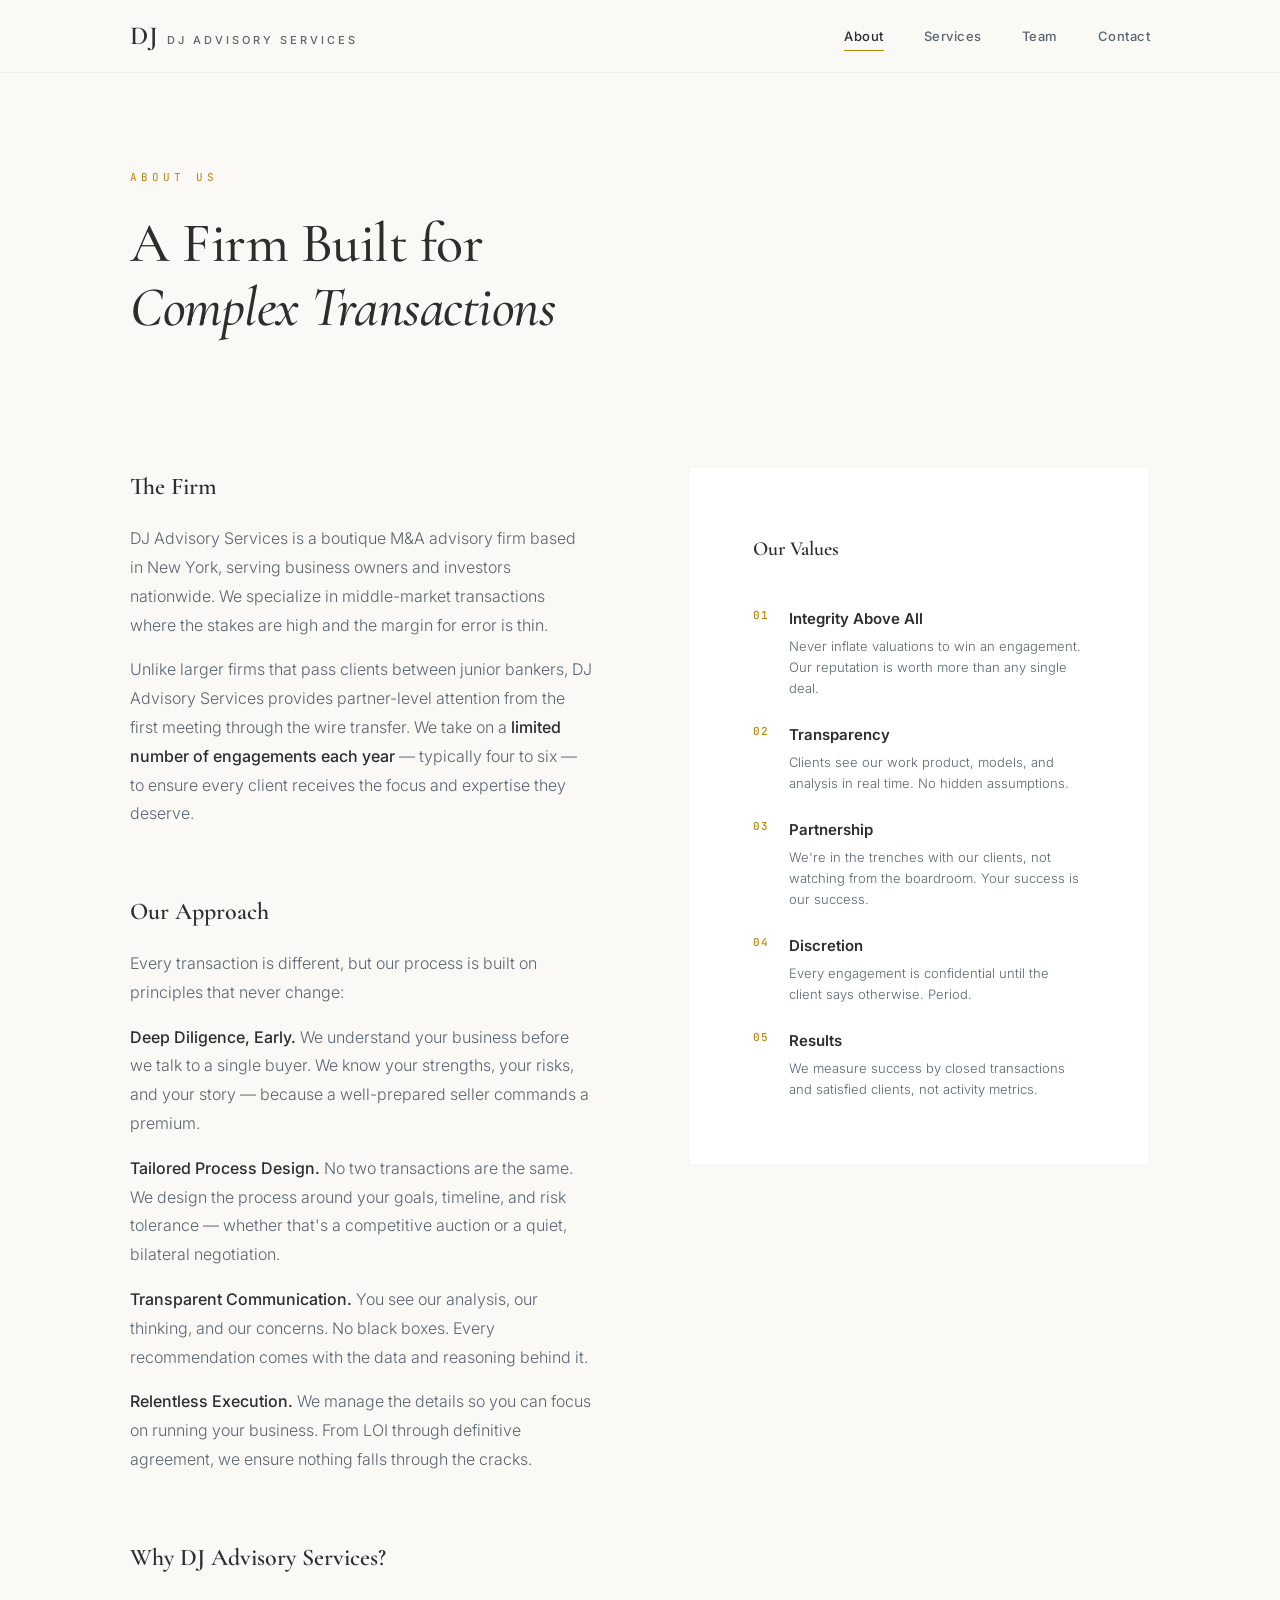
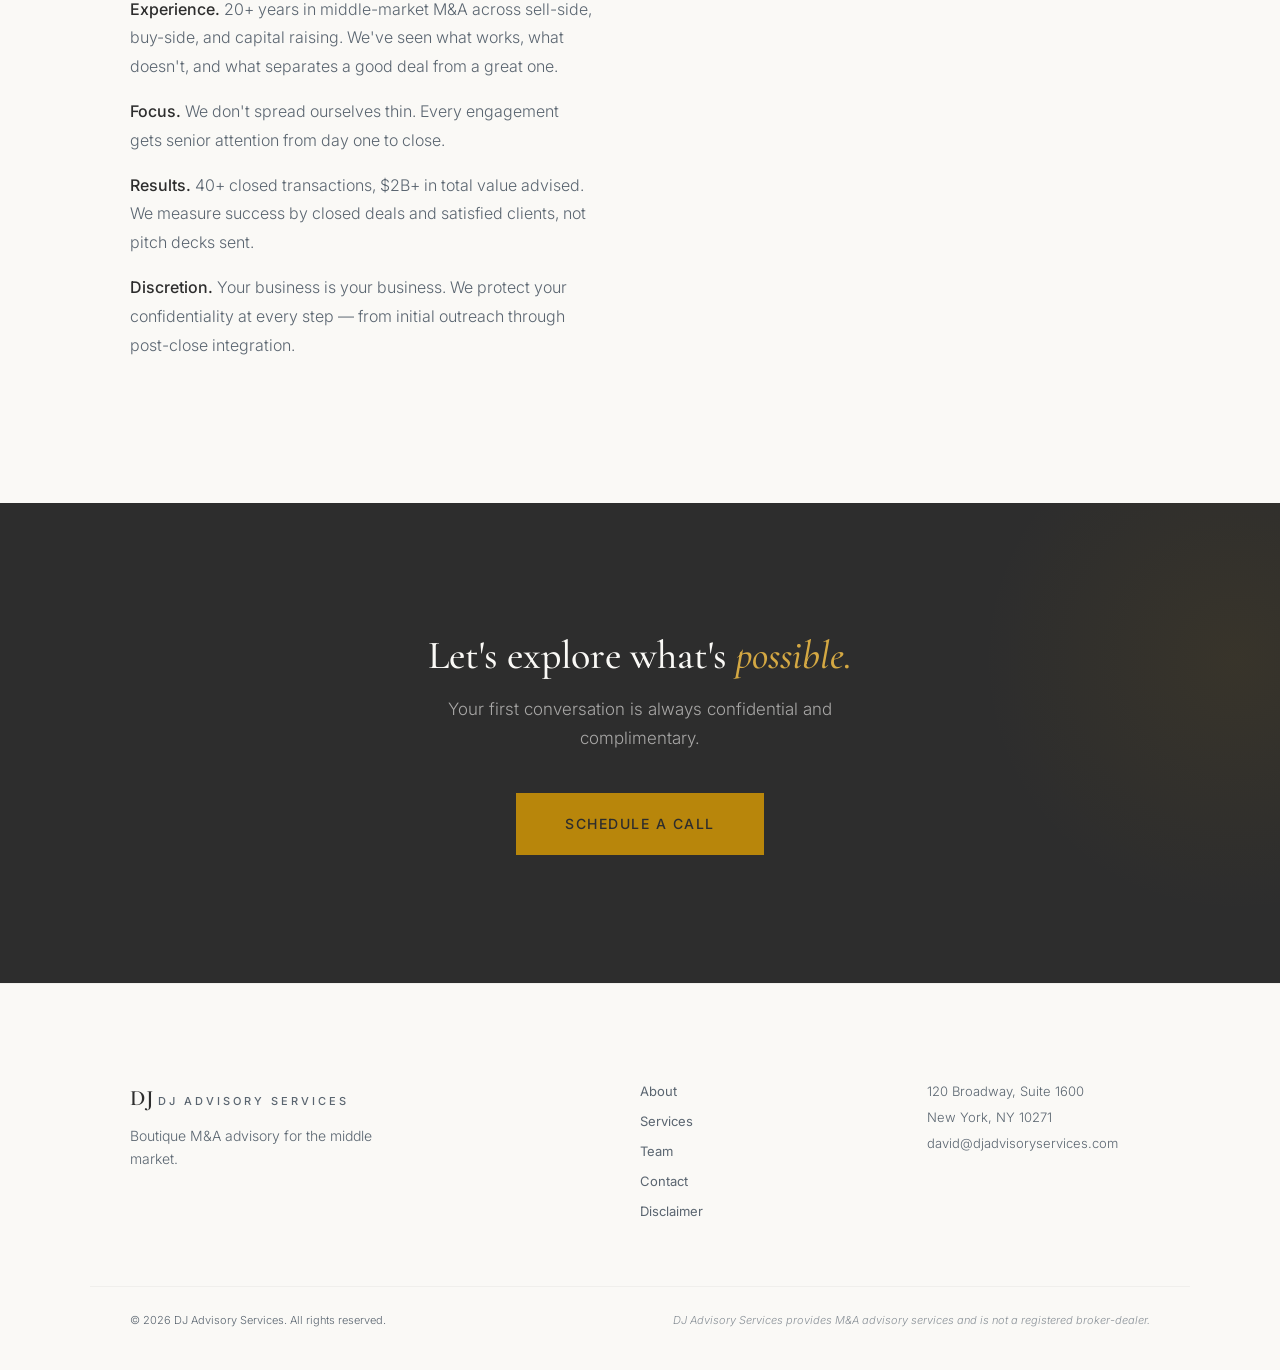
==== commit dedb32aa: "Remove phone number from all pages and content" ====
--- a/about.html
+++ b/about.html
@@ -127,7 +127,7 @@
                 <p>120 Broadway, Suite 1600</p>
                 <p>New York, NY 10271</p>
                 <p>david@djadvisoryservices.com</p>
-                <p>(212) 555-0198</p>
+                <p></p>
             </div>
         </div>
         <div class="container footer-legal">
